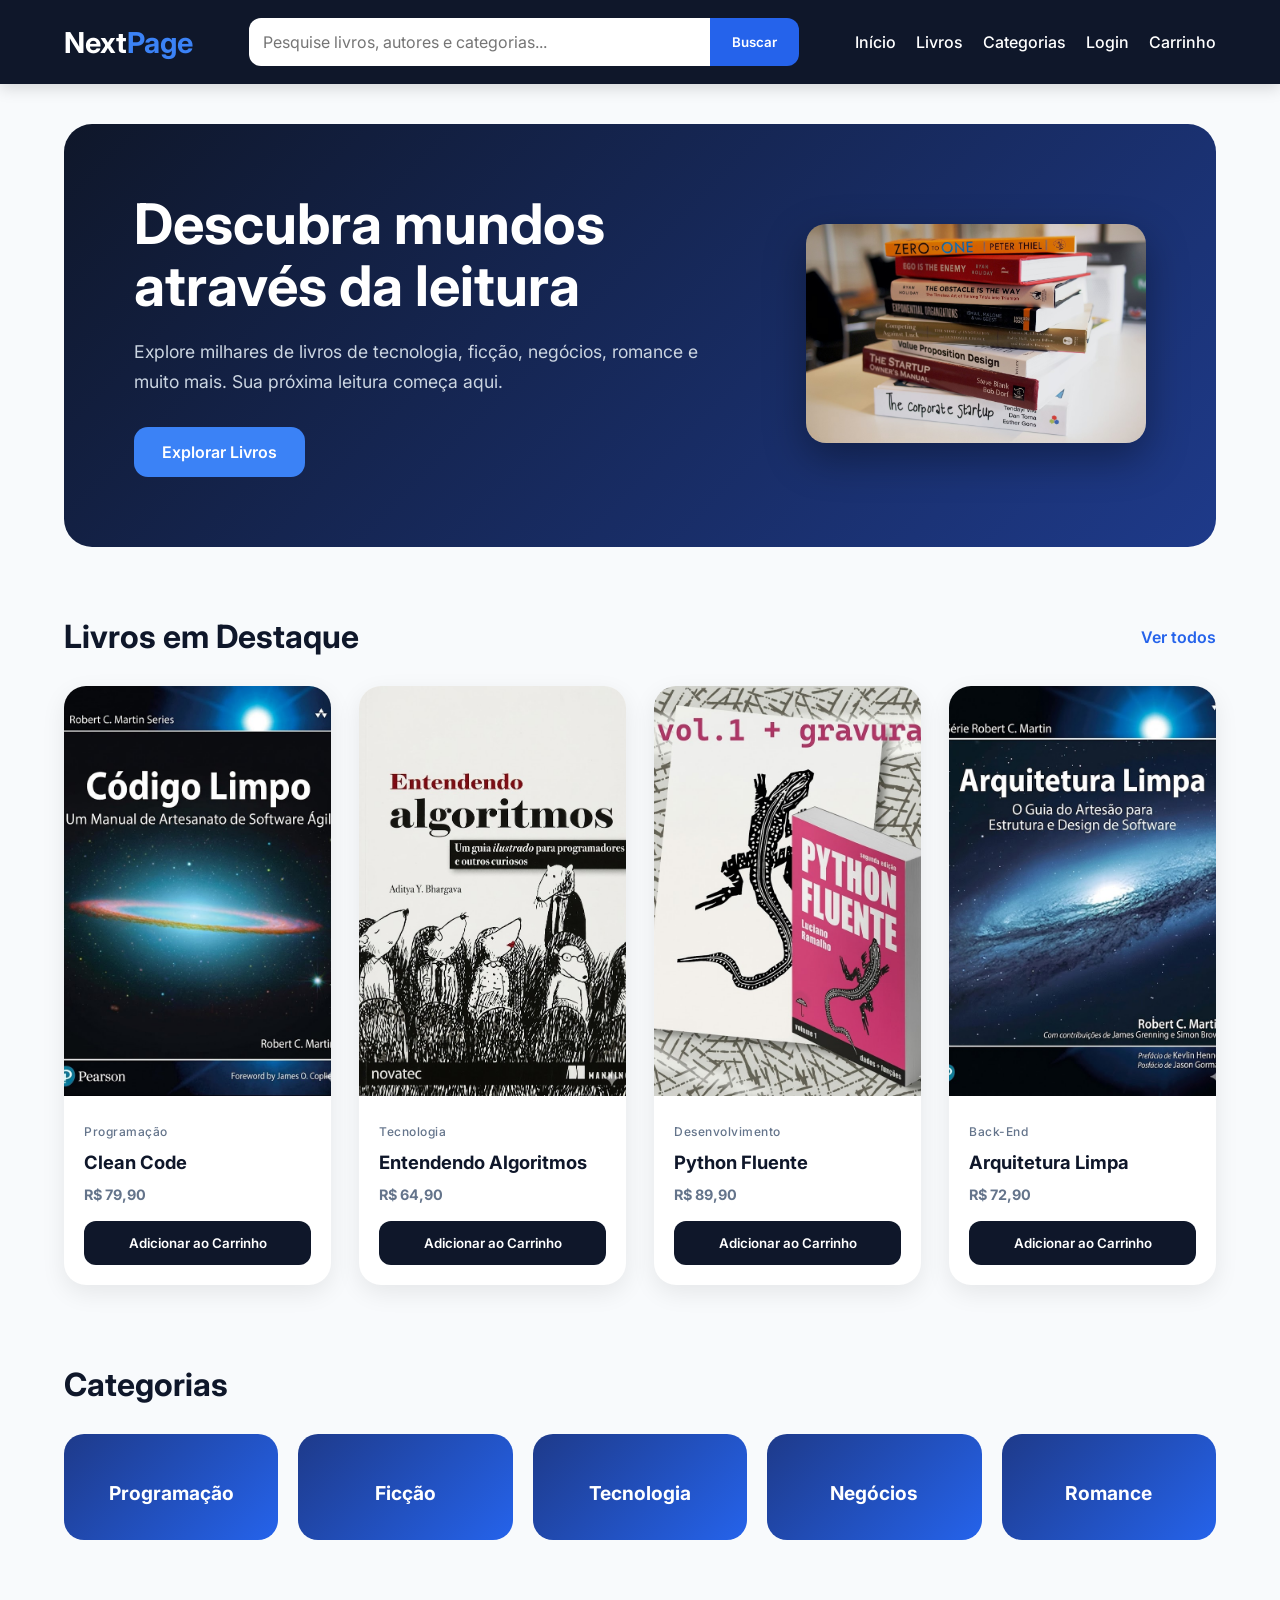
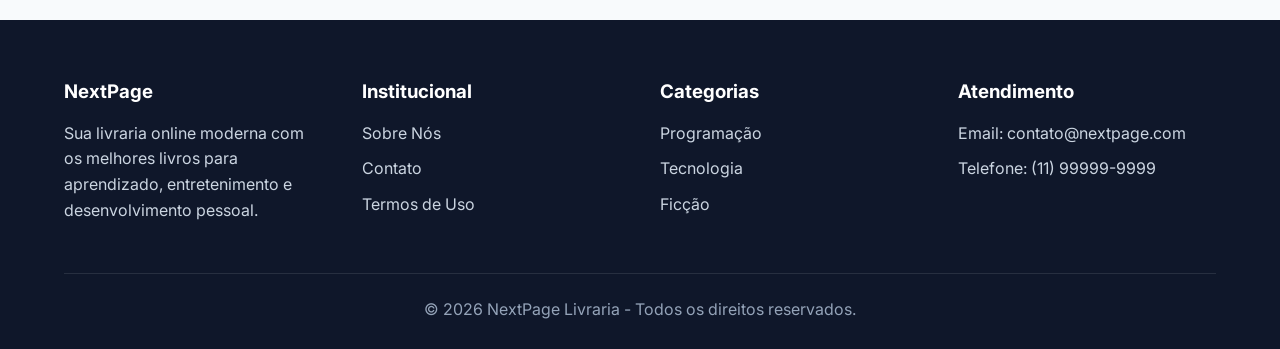
==== LivrariaPIM/wwwroot/pages/index.html @ f7aff167 "alteração no tipo de arquivo da imagem no codigo" ====
<!DOCTYPE html>
<html lang="pt-BR">
<head>
  <meta charset="UTF-8" />
  <meta name="viewport" content="width=device-width, initial-scale=1.0" />
  <title>NextPage Livraria</title>

  <link rel="preconnect" href="https://fonts.googleapis.com">
  <link rel="preconnect" href="https://fonts.gstatic.com" crossorigin>
  <link href="https://fonts.googleapis.com/css2?family=Inter:wght@300;400;500;600;700&display=swap" rel="stylesheet">
  <link rel="stylesheet" href="css/style.css">
  
</head>

<body>

  <header>
    <div class="container barra-navegacao">

      <div class="logo-livraria">
        Next<span>Page</span>
      </div>

      <div class="caixa-pesquisa">
        <input type="text" placeholder="Pesquise livros, autores e categorias...">
        <button>Buscar</button>
      </div>

      <nav class="menu-navegacao">
        <a href="#">Início</a>
        <a href="#">Livros</a>
        <a href="#">Categorias</a>
        <a href="#">Login</a>
        <a href="#">Carrinho</a>
      </nav>

    </div>
  </header>

  <main class="container">

    <section class="banner-principal">

      <div class="texto-banner">
        <h1>Descubra mundos através da leitura</h1>

        <p>
          Explore milhares de livros de tecnologia, ficção, negócios, romance e muito mais.
          Sua próxima leitura começa aqui.
        </p>

        <button>Explorar Livros</button>
      </div>

      <div class="imagem-banner">
        <img src="assets/img/banner.jpg" alt="Banner Livraria">
      </div>

    </section>

    <section>

      <div class="titulo-secao">
        <h2>Livros em Destaque</h2>
        <a href="#">Ver todos</a>
      </div>

      <div class="grade-livros">

        <div class="card-livro">
          <img src="assets/img/clean-code.jpg" alt="Livro Clean Code">

          <div class="informacoes-livro">
            <span>Programação</span>
            <h3>Clean Code</h3>
            <span class="preco-livro">R$ 79,90</span>
            <button>Adicionar ao Carrinho</button>
          </div>
        </div>

        <div class="card-livro">
          <img src="assets/img/algoritmos.jpg" alt="Livro Algoritmos">

          <div class="informacoes-livro">
            <span>Tecnologia</span>
            <h3>Entendendo Algoritmos</h3>
            <span class="preco-livro">R$ 64,90</span>
            <button>Adicionar ao Carrinho</button>
          </div>
        </div>

        <div class="card-livro">
          <img src="assets/img/python-fluente.jpg" alt="Livro Python Fluente">

          <div class="informacoes-livro">
            <span>Desenvolvimento</span>
            <h3>Python Fluente</h3>
            <span class="preco-livro">R$ 89,90</span>
            <button>Adicionar ao Carrinho</button>
          </div>
        </div>

        <div class="card-livro">
          <img src="assets/img/arquitetura-limpa.jpg" alt="Livro Arquitetura Limpa">

          <div class="informacoes-livro">
            <span>Back-End</span>
            <h3>Arquitetura Limpa</h3>
            <span class="preco-livro">R$ 72,90</span>
            <button>Adicionar ao Carrinho</button>
          </div>
        </div>

      </div>

    </section>

    <section>

      <div class="titulo-secao">
        <h2>Categorias</h2>
      </div>

      <div class="lista-categorias">

        <div class="card-categoria">
          <h3>Programação</h3>
        </div>

        <div class="card-categoria">
          <h3>Ficção</h3>
        </div>

        <div class="card-categoria">
          <h3>Tecnologia</h3>
        </div>

        <div class="card-categoria">
          <h3>Negócios</h3>
        </div>

        <div class="card-categoria">
          <h3>Romance</h3>
        </div>

      </div>

    </section>

  </main>

  <footer>

    <div class="container">

      <div class="conteudo-rodape">

        <div class="coluna-rodape">
          <h3>NextPage</h3>

          <p>
            Sua livraria online moderna com os melhores livros para aprendizado,
            entretenimento e desenvolvimento pessoal.
          </p>
        </div>

        <div class="coluna-rodape">
          <h3>Institucional</h3>

          <a href="#">Sobre Nós</a>
          <a href="#">Contato</a>
          <a href="#">Termos de Uso</a>
        </div>

        <div class="coluna-rodape">
          <h3>Categorias</h3>

          <a href="#">Programação</a>
          <a href="#">Tecnologia</a>
          <a href="#">Ficção</a>
        </div>

        <div class="coluna-rodape">
          <h3>Atendimento</h3>

          <p>Email: contato@nextpage.com</p>
          <p>Telefone: (11) 99999-9999</p>
        </div>

      </div>

      <div class="rodape-final">
        © 2026 NextPage Livraria - Todos os direitos reservados.
      </div>

    </div>

  </footer>

</body>
---- LivrariaPIM/wwwroot/pages/css/style.css ----
* {
  margin: 0;
  padding: 0;
  box-sizing: border-box;
  font-family: 'Inter', sans-serif;
}

body {
  background-color: #f8fafc;
  color: #0f172a;
}

a {
  text-decoration: none;
  color: inherit;
}

.container {
  width: 90%;
  max-width: 1400px;
  margin: 0 auto;
}

header {
  background-color: #0f172a;
  padding: 18px 0;
  position: sticky;
  top: 0;
  z-index: 1000;
  box-shadow: 0 4px 15px rgba(0,0,0,0.15);
}

.barra-navegacao {
  display: flex;
  justify-content: space-between;
  align-items: center;
  gap: 20px;
}

.logo-livraria {
  color: white;
  font-size: 1.8rem;
  font-weight: 700;
}

.logo-livraria span {
  color: #3b82f6;
}

.caixa-pesquisa {
  flex: 1;
  display: flex;
  max-width: 550px;
}

.caixa-pesquisa input {
  width: 100%;
  padding: 14px;
  border: none;
  border-radius: 12px 0 0 12px;
  outline: none;
  font-size: 1rem;
}

.caixa-pesquisa button {
  padding: 14px 22px;
  border: none;
  background-color: #2563eb;
  color: white;
  cursor: pointer;
  border-radius: 0 12px 12px 0;
  font-weight: 600;
  transition: 0.3s;
}

.caixa-pesquisa button:hover {
  background-color: #1d4ed8;
}

.menu-navegacao {
  display: flex;
  align-items: center;
  gap: 20px;
  color: white;
  font-weight: 500;
}

.menu-navegacao a {
  transition: 0.3s;
}

.menu-navegacao a:hover {
  color: #60a5fa;
}

.banner-principal {
  margin-top: 40px;
  background: linear-gradient(135deg, #0f172a, #1e3a8a);
  border-radius: 28px;
  padding: 70px;
  display: flex;
  justify-content: space-between;
  align-items: center;
  color: white;
  overflow: hidden;
}

.texto-banner {
  max-width: 600px;
}

.texto-banner h1 {
  font-size: 3.5rem;
  line-height: 1.1;
  margin-bottom: 20px;
}

.texto-banner p {
  font-size: 1.1rem;
  color: #cbd5e1;
  line-height: 1.7;
  margin-bottom: 30px;
}

.texto-banner button {
  padding: 15px 28px;
  border: none;
  background-color: #3b82f6;
  color: white;
  border-radius: 14px;
  font-size: 1rem;
  font-weight: 600;
  cursor: pointer;
  transition: 0.3s;
}

.texto-banner button:hover {
  transform: translateY(-3px);
  background-color: #2563eb;
}

.imagem-banner img {
  width: 340px;
  border-radius: 20px;
  box-shadow: 0 15px 40px rgba(0,0,0,0.35);
}

.titulo-secao {
  margin: 70px 0 30px;
  display: flex;
  justify-content: space-between;
  align-items: center;
}

.titulo-secao h2 {
  font-size: 2rem;
  color: #0f172a;
}

.titulo-secao a {
  color: #2563eb;
  font-weight: 600;
}

.grade-livros {
  display: grid;
  grid-template-columns: repeat(auto-fit, minmax(240px, 1fr));
  gap: 28px;
  margin-bottom: 80px;
}

.card-livro {
  background-color: white;
  border-radius: 22px;
  overflow: hidden;
  box-shadow: 0 8px 25px rgba(0,0,0,0.08);
  transition: 0.35s;
  cursor: pointer;
}

.card-livro:hover {
  transform: translateY(-6px);
  transition: 0.3s;
  box-shadow: 0 12px 25px rgba(0,0,0,0.12);
}

.card-livro img {
  width: 100%;
  height: 410px;
  object-fit: cover;
}

.informacoes-livro {
  padding: 20px;
}

.informacoes-livro span {
  color: #64748b;
  font-size: 0.9rem;
}

.informacoes-livro span:first-child {
  color: #64748b;
  font-size: 0.75rem;
  font-weight: 500;
  letter-spacing: 0.5px;
}

.informacoes-livro h3 {
  margin: 10px 0;
  font-size: 1.15rem;
  line-height: 1.4;
}

.preco-livro {
  color: #2563eb;
  font-size: 1.3rem;
  font-weight: 700;
  margin-bottom: 18px;
  display: block;
}

.informacoes-livro button {
  width: 100%;
  padding: 14px;
  border: none;
  border-radius: 12px;
  background-color: #0f172a;
  color: white;
  font-weight: 600;
  cursor: pointer;
  transition: 0.3s;
}

.informacoes-livro button:hover {
  background-color: #1e293b;
}

.lista-categorias {
  display: grid;
  grid-template-columns: repeat(auto-fit, minmax(180px, 1fr));
  gap: 20px;
  margin-bottom: 80px;
}

.card-categoria {
  background: linear-gradient(135deg, #1e3a8a, #2563eb);
  padding: 35px 20px;
  border-radius: 20px;
  color: white;
  text-align: center;
  transition: 0.3s;
  cursor: pointer;
}

.card-categoria:hover {
  transform: translateY(-5px);
}

.card-categoria h3 {
  font-size: 1.2rem;
  margin-top: 12px;
}

footer {
  background-color: #0f172a;
  color: white;
  margin-top: 80px;
  padding: 60px 0 30px;
}

.conteudo-rodape {
  display: grid;
  grid-template-columns: repeat(auto-fit, minmax(220px, 1fr));
  gap: 40px;
  margin-bottom: 40px;
}

.coluna-rodape h3 {
  margin-bottom: 18px;
}

.coluna-rodape p,
.coluna-rodape a {
  color: #cbd5e1;
  display: block;
  margin-bottom: 10px;
  line-height: 1.6;
}

.rodape-final {
  border-top: 1px solid rgba(255,255,255,0.1);
  padding-top: 25px;
  text-align: center;
  color: #94a3b8;
}

@media(max-width: 1000px) {
  .banner-principal {
    flex-direction: column;
    text-align: center;
    gap: 40px;
    padding: 50px 30px;
  }

  .texto-banner h1 {
    font-size: 2.5rem;
  }
}

@media(max-width: 768px) {
  .barra-navegacao {
    flex-direction: column;
  }

  .menu-navegacao {
    flex-wrap: wrap;
    justify-content: center;
  }

  .texto-banner h1 {
    font-size: 2rem;
  }

  .imagem-banner img {
    width: 100%;
  }
}
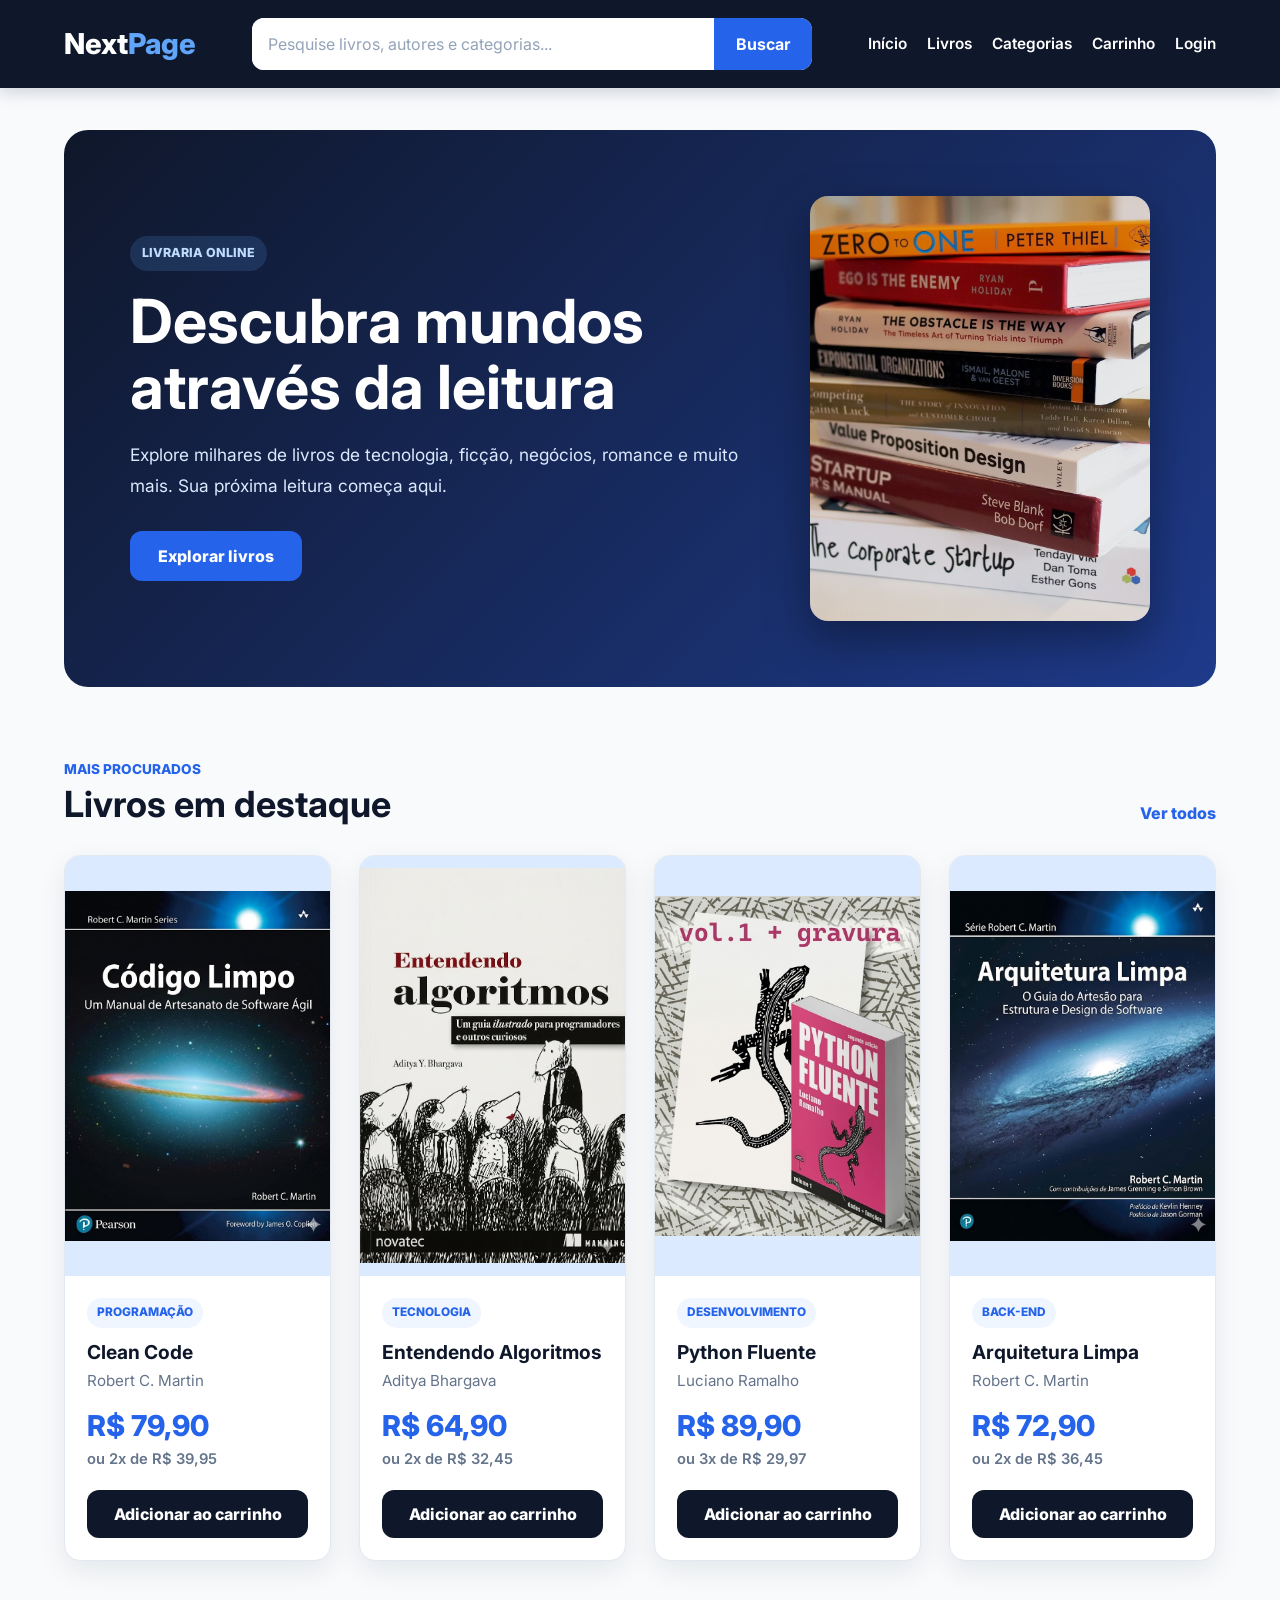
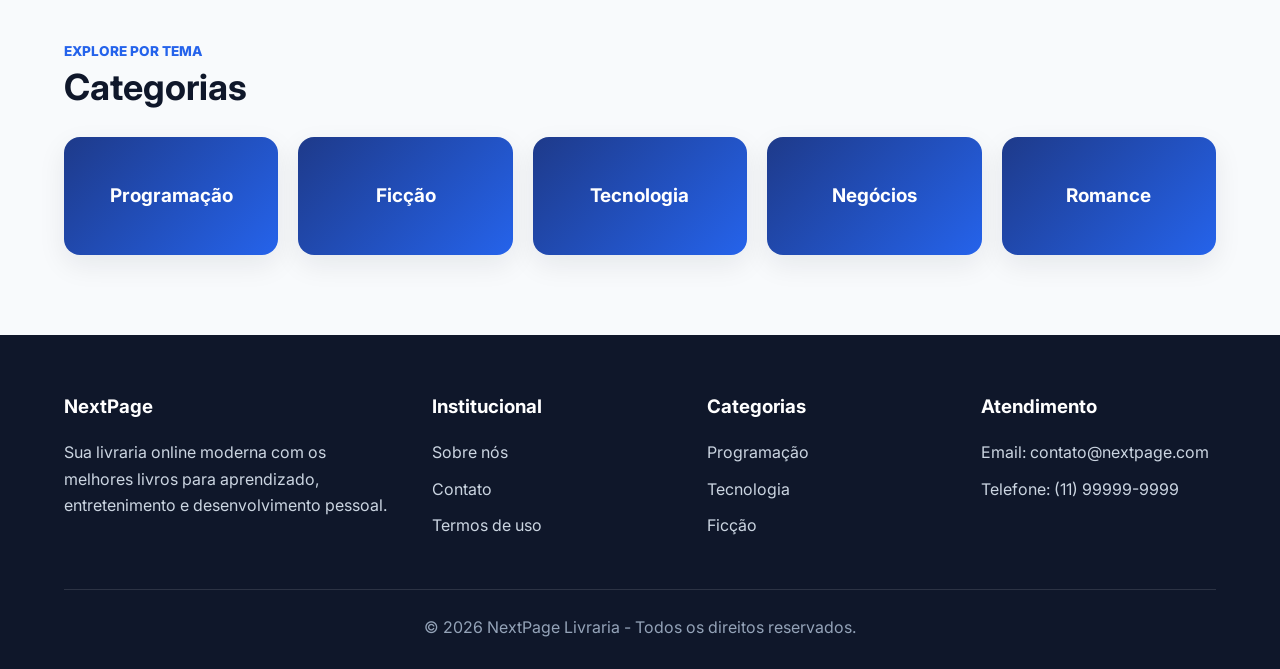
==== commit 9083aad2: "Adiciona páginas de catálogo, detalhes dos livros e fazendo algumas alterações no index" ====
--- a/LivrariaPIM/wwwroot/pages/index.html
+++ b/LivrariaPIM/wwwroot/pages/index.html
@@ -1,47 +1,41 @@
 <!DOCTYPE html>
 <html lang="pt-BR">
 <head>
-  <meta charset="UTF-8" />
-  <meta name="viewport" content="width=device-width, initial-scale=1.0" />
+  <meta charset="UTF-8">
+  <meta name="viewport" content="width=device-width, initial-scale=1.0">
   <title>NextPage Livraria</title>
 
   <link rel="preconnect" href="https://fonts.googleapis.com">
   <link rel="preconnect" href="https://fonts.gstatic.com" crossorigin>
-  <link href="https://fonts.googleapis.com/css2?family=Inter:wght@300;400;500;600;700&display=swap" rel="stylesheet">
+  <link href="https://fonts.googleapis.com/css2?family=Inter:wght@300;400;500;600;700;800&display=swap" rel="stylesheet">
   <link rel="stylesheet" href="css/style.css">
-  
 </head>
-
 <body>
-
   <header>
     <div class="container barra-navegacao">
-
-      <div class="logo-livraria">
+      <a class="logo-livraria" href="#">
         Next<span>Page</span>
-      </div>
-
-      <div class="caixa-pesquisa">
-        <input type="text" placeholder="Pesquise livros, autores e categorias...">
-        <button>Buscar</button>
-      </div>
+      </a>
+
+      <form class="caixa-pesquisa">
+        <input type="search" placeholder="Pesquise livros, autores e categorias..." aria-label="Pesquisar livros">
+        <button type="submit">Buscar</button>
+      </form>
 
       <nav class="menu-navegacao">
         <a href="#">Início</a>
-        <a href="#">Livros</a>
-        <a href="#">Categorias</a>
-        <a href="#">Login</a>
+        <a href="#livros">Livros</a>
+        <a href="#categorias">Categorias</a>
         <a href="#">Carrinho</a>
+        <a href="#" class="link-login">Login</a>
       </nav>
-
     </div>
   </header>
 
   <main class="container">
-
     <section class="banner-principal">
-
       <div class="texto-banner">
+        <span class="etiqueta-banner">Livraria online</span>
         <h1>Descubra mundos através da leitura</h1>
 
         <p>
@@ -49,113 +43,131 @@
           Sua próxima leitura começa aqui.
         </p>
 
-        <button>Explorar Livros</button>
+        <a class="botao-banner" href="#livros">Explorar livros</a>
       </div>
 
       <div class="imagem-banner">
-        <img src="assets/img/banner.jpg" alt="Banner Livraria">
-      </div>
-
+        <img src="assets/img/banner.jpg" alt="Livros em destaque na NextPage">
+      </div>
     </section>
 
-    <section>
-
+    <section id="livros">
       <div class="titulo-secao">
-        <h2>Livros em Destaque</h2>
+        <div>
+          <span>Mais procurados</span>
+          <h2>Livros em destaque</h2>
+        </div>
+
         <a href="#">Ver todos</a>
       </div>
 
       <div class="grade-livros">
-
-        <div class="card-livro">
-          <img src="assets/img/clean-code.jpg" alt="Livro Clean Code">
-
-          <div class="informacoes-livro">
-            <span>Programação</span>
+        <article class="card-livro">
+          <img src="assets/img/clean-code.jpg" alt="Capa do livro Clean Code">
+
+          <div class="informacoes-livro">
+            <span class="categoria-livro">Programação</span>
             <h3>Clean Code</h3>
-            <span class="preco-livro">R$ 79,90</span>
-            <button>Adicionar ao Carrinho</button>
-          </div>
-        </div>
-
-        <div class="card-livro">
-          <img src="assets/img/algoritmos.jpg" alt="Livro Algoritmos">
-
-          <div class="informacoes-livro">
-            <span>Tecnologia</span>
+            <p>Robert C. Martin</p>
+
+            <div class="area-preco">
+              <span class="preco-livro">R$ 79,90</span>
+              <span class="parcelamento">ou 2x de R$ 39,95</span>
+            </div>
+
+            <button type="button">Adicionar ao carrinho</button>
+          </div>
+        </article>
+
+        <article class="card-livro">
+          <img src="assets/img/algoritmos.jpg" alt="Capa do livro Entendendo Algoritmos">
+
+          <div class="informacoes-livro">
+            <span class="categoria-livro">Tecnologia</span>
             <h3>Entendendo Algoritmos</h3>
-            <span class="preco-livro">R$ 64,90</span>
-            <button>Adicionar ao Carrinho</button>
-          </div>
-        </div>
-
-        <div class="card-livro">
-          <img src="assets/img/python-fluente.jpg" alt="Livro Python Fluente">
-
-          <div class="informacoes-livro">
-            <span>Desenvolvimento</span>
+            <p>Aditya Bhargava</p>
+
+            <div class="area-preco">
+              <span class="preco-livro">R$ 64,90</span>
+              <span class="parcelamento">ou 2x de R$ 32,45</span>
+            </div>
+
+            <button type="button">Adicionar ao carrinho</button>
+          </div>
+        </article>
+
+        <article class="card-livro">
+          <img src="assets/img/python-fluente.jpg" alt="Capa do livro Python Fluente">
+
+          <div class="informacoes-livro">
+            <span class="categoria-livro">Desenvolvimento</span>
             <h3>Python Fluente</h3>
-            <span class="preco-livro">R$ 89,90</span>
-            <button>Adicionar ao Carrinho</button>
-          </div>
-        </div>
-
-        <div class="card-livro">
-          <img src="assets/img/arquitetura-limpa.jpg" alt="Livro Arquitetura Limpa">
-
-          <div class="informacoes-livro">
-            <span>Back-End</span>
+            <p>Luciano Ramalho</p>
+
+            <div class="area-preco">
+              <span class="preco-livro">R$ 89,90</span>
+              <span class="parcelamento">ou 3x de R$ 29,97</span>
+            </div>
+
+            <button type="button">Adicionar ao carrinho</button>
+          </div>
+        </article>
+
+        <article class="card-livro">
+          <img src="assets/img/arquitetura-limpa.jpg" alt="Capa do livro Arquitetura Limpa">
+
+          <div class="informacoes-livro">
+            <span class="categoria-livro">Back-end</span>
             <h3>Arquitetura Limpa</h3>
-            <span class="preco-livro">R$ 72,90</span>
-            <button>Adicionar ao Carrinho</button>
-          </div>
-        </div>
-
-      </div>
-
+            <p>Robert C. Martin</p>
+
+            <div class="area-preco">
+              <span class="preco-livro">R$ 72,90</span>
+              <span class="parcelamento">ou 2x de R$ 36,45</span>
+            </div>
+
+            <button type="button">Adicionar ao carrinho</button>
+          </div>
+        </article>
+      </div>
     </section>
 
-    <section>
-
+    <section id="categorias">
       <div class="titulo-secao">
-        <h2>Categorias</h2>
+        <div>
+          <span>Explore por tema</span>
+          <h2>Categorias</h2>
+        </div>
       </div>
 
       <div class="lista-categorias">
-
-        <div class="card-categoria">
+        <a class="card-categoria" href="#">
           <h3>Programação</h3>
-        </div>
-
-        <div class="card-categoria">
+        </a>
+
+        <a class="card-categoria" href="#">
           <h3>Ficção</h3>
-        </div>
-
-        <div class="card-categoria">
+        </a>
+
+        <a class="card-categoria" href="#">
           <h3>Tecnologia</h3>
-        </div>
-
-        <div class="card-categoria">
+        </a>
+
+        <a class="card-categoria" href="#">
           <h3>Negócios</h3>
-        </div>
-
-        <div class="card-categoria">
+        </a>
+
+        <a class="card-categoria" href="#">
           <h3>Romance</h3>
-        </div>
-
-      </div>
-
+        </a>
+      </div>
     </section>
-
   </main>
 
   <footer>
-
     <div class="container">
-
       <div class="conteudo-rodape">
-
-        <div class="coluna-rodape">
+        <div class="coluna-rodape coluna-principal">
           <h3>NextPage</h3>
 
           <p>
@@ -166,15 +178,13 @@
 
         <div class="coluna-rodape">
           <h3>Institucional</h3>
-
-          <a href="#">Sobre Nós</a>
+          <a href="#">Sobre nós</a>
           <a href="#">Contato</a>
-          <a href="#">Termos de Uso</a>
+          <a href="#">Termos de uso</a>
         </div>
 
         <div class="coluna-rodape">
           <h3>Categorias</h3>
-
           <a href="#">Programação</a>
           <a href="#">Tecnologia</a>
           <a href="#">Ficção</a>
@@ -182,19 +192,15 @@
 
         <div class="coluna-rodape">
           <h3>Atendimento</h3>
-
           <p>Email: contato@nextpage.com</p>
           <p>Telefone: (11) 99999-9999</p>
         </div>
-
       </div>
 
       <div class="rodape-final">
         © 2026 NextPage Livraria - Todos os direitos reservados.
       </div>
-
     </div>
-
   </footer>
-
-</body>+</body>
+</html>
--- a/LivrariaPIM/wwwroot/pages/css/style.css
+++ b/LivrariaPIM/wwwroot/pages/css/style.css
@@ -1,18 +1,52 @@
+:root {
+  --azul-escuro: #0f172a;
+  --azul-medio: #1e3a8a;
+  --azul: #2563eb;
+  --azul-claro: #60a5fa;
+  --fundo: #f8fafc;
+  --branco: #ffffff;
+  --texto: #0f172a;
+  --texto-suave: #64748b;
+  --borda: #e2e8f0;
+  --sombra: 0 10px 28px rgba(15, 23, 42, 0.08);
+  --sombra-hover: 0 16px 36px rgba(15, 23, 42, 0.14);
+  --raio: 16px;
+}
+
 * {
   margin: 0;
   padding: 0;
   box-sizing: border-box;
-  font-family: 'Inter', sans-serif;
+}
+
+html {
+  scroll-behavior: smooth;
 }
 
 body {
-  background-color: #f8fafc;
-  color: #0f172a;
+  background-color: var(--fundo);
+  color: var(--texto);
+  font-family: "Inter", Arial, sans-serif;
+  line-height: 1.5;
 }
 
 a {
+  color: inherit;
   text-decoration: none;
-  color: inherit;
+}
+
+button,
+input {
+  font: inherit;
+}
+
+button {
+  cursor: pointer;
+}
+
+img {
+  display: block;
+  max-width: 100%;
 }
 
 .container {
@@ -22,144 +56,199 @@
 }
 
 header {
-  background-color: #0f172a;
-  padding: 18px 0;
   position: sticky;
   top: 0;
   z-index: 1000;
-  box-shadow: 0 4px 15px rgba(0,0,0,0.15);
+  padding: 18px 0;
+  background-color: var(--azul-escuro);
+  box-shadow: 0 4px 16px rgba(15, 23, 42, 0.18);
 }
 
 .barra-navegacao {
   display: flex;
+  align-items: center;
   justify-content: space-between;
+  gap: 22px;
+}
+
+.logo-livraria {
+  color: var(--branco);
+  font-size: 1.8rem;
+  font-weight: 800;
+  white-space: nowrap;
+}
+
+.logo-livraria span {
+  color: var(--azul-claro);
+}
+
+.caixa-pesquisa {
+  flex: 1;
+  display: flex;
+  max-width: 560px;
+  border-radius: 12px;
+  overflow: hidden;
+  background-color: var(--branco);
+}
+
+.caixa-pesquisa input {
+  width: 100%;
+  min-width: 0;
+  padding: 14px 16px;
+  border: 0;
+  color: var(--texto);
+  outline: 0;
+}
+
+.caixa-pesquisa input::placeholder {
+  color: #94a3b8;
+}
+
+.caixa-pesquisa button {
+  border: 0;
+  padding: 0 22px;
+  background-color: var(--azul);
+  color: var(--branco);
+  font-weight: 700;
+  transition: background-color 0.25s ease;
+}
+
+.caixa-pesquisa button:hover {
+  background-color: #1d4ed8;
+}
+
+.menu-navegacao {
+  display: flex;
   align-items: center;
   gap: 20px;
-}
-
-.logo-livraria {
-  color: white;
-  font-size: 1.8rem;
-  font-weight: 700;
-}
-
-.logo-livraria span {
-  color: #3b82f6;
-}
-
-.caixa-pesquisa {
-  flex: 1;
-  display: flex;
-  max-width: 550px;
-}
-
-.caixa-pesquisa input {
+  color: var(--branco);
+  font-size: 0.96rem;
+  font-weight: 600;
+  white-space: nowrap;
+}
+
+.menu-navegacao a {
+  transition: color 0.25s ease;
+}
+
+.menu-navegacao a:hover {
+  color: var(--azul-claro);
+}
+
+.link-login {
+  color: var(--branco);
+}
+
+.banner-principal {
+  display: flex;
+  align-items: center;
+  justify-content: space-between;
+  gap: 48px;
+  margin-top: 42px;
+  padding: 66px;
+  overflow: hidden;
+  border-radius: 24px;
+  background: linear-gradient(135deg, var(--azul-escuro), var(--azul-medio));
+  color: var(--branco);
+}
+
+.texto-banner {
+  max-width: 620px;
+}
+
+.etiqueta-banner {
+  display: inline-block;
+  margin-bottom: 18px;
+  padding: 8px 12px;
+  border-radius: 999px;
+  background-color: rgba(96, 165, 250, 0.16);
+  color: #bfdbfe;
+  font-size: 0.78rem;
+  font-weight: 800;
+  text-transform: uppercase;
+}
+
+.texto-banner h1 {
+  max-width: 720px;
+  margin-bottom: 20px;
+  font-size: clamp(2.3rem, 5vw, 3.8rem);
+  line-height: 1.08;
+}
+
+.texto-banner p {
+  max-width: 620px;
+  margin-bottom: 30px;
+  color: #dbeafe;
+  font-size: 1.08rem;
+  line-height: 1.75;
+}
+
+.botao-banner,
+.informacoes-livro button {
+  display: inline-flex;
+  align-items: center;
+  justify-content: center;
+  border: 0;
+  border-radius: 12px;
+  font-weight: 800;
+  transition: transform 0.25s ease, background-color 0.25s ease;
+}
+
+.botao-banner {
+  min-height: 50px;
+  padding: 0 28px;
+  background-color: var(--azul);
+  color: var(--branco);
+}
+
+.botao-banner:hover,
+.informacoes-livro button:hover {
+  transform: translateY(-3px);
+  background-color: #1d4ed8;
+}
+
+.imagem-banner {
+  flex: 0 0 340px;
+}
+
+.imagem-banner img {
   width: 100%;
-  padding: 14px;
-  border: none;
-  border-radius: 12px 0 0 12px;
-  outline: none;
-  font-size: 1rem;
-}
-
-.caixa-pesquisa button {
-  padding: 14px 22px;
-  border: none;
-  background-color: #2563eb;
-  color: white;
-  cursor: pointer;
-  border-radius: 0 12px 12px 0;
-  font-weight: 600;
-  transition: 0.3s;
-}
-
-.caixa-pesquisa button:hover {
-  background-color: #1d4ed8;
-}
-
-.menu-navegacao {
-  display: flex;
-  align-items: center;
+  aspect-ratio: 4 / 5;
+  border-radius: 18px;
+  object-fit: cover;
+  box-shadow: 0 18px 45px rgba(0, 0, 0, 0.36);
+}
+
+.titulo-secao {
+  display: flex;
+  align-items: flex-end;
+  justify-content: space-between;
   gap: 20px;
-  color: white;
-  font-weight: 500;
-}
-
-.menu-navegacao a {
-  transition: 0.3s;
-}
-
-.menu-navegacao a:hover {
-  color: #60a5fa;
-}
-
-.banner-principal {
-  margin-top: 40px;
-  background: linear-gradient(135deg, #0f172a, #1e3a8a);
-  border-radius: 28px;
-  padding: 70px;
-  display: flex;
-  justify-content: space-between;
-  align-items: center;
-  color: white;
-  overflow: hidden;
-}
-
-.texto-banner {
-  max-width: 600px;
-}
-
-.texto-banner h1 {
-  font-size: 3.5rem;
+  margin: 72px 0 30px;
+}
+
+.titulo-secao span {
+  display: block;
+  margin-bottom: 6px;
+  color: var(--azul);
+  font-size: 0.85rem;
+  font-weight: 800;
+  text-transform: uppercase;
+}
+
+.titulo-secao h2 {
+  color: var(--azul-escuro);
+  font-size: clamp(1.8rem, 3vw, 2.25rem);
   line-height: 1.1;
-  margin-bottom: 20px;
-}
-
-.texto-banner p {
-  font-size: 1.1rem;
-  color: #cbd5e1;
-  line-height: 1.7;
-  margin-bottom: 30px;
-}
-
-.texto-banner button {
-  padding: 15px 28px;
-  border: none;
-  background-color: #3b82f6;
-  color: white;
-  border-radius: 14px;
-  font-size: 1rem;
-  font-weight: 600;
-  cursor: pointer;
-  transition: 0.3s;
-}
-
-.texto-banner button:hover {
-  transform: translateY(-3px);
-  background-color: #2563eb;
-}
-
-.imagem-banner img {
-  width: 340px;
-  border-radius: 20px;
-  box-shadow: 0 15px 40px rgba(0,0,0,0.35);
-}
-
-.titulo-secao {
-  margin: 70px 0 30px;
-  display: flex;
-  justify-content: space-between;
-  align-items: center;
-}
-
-.titulo-secao h2 {
-  font-size: 2rem;
-  color: #0f172a;
 }
 
 .titulo-secao a {
-  color: #2563eb;
-  font-weight: 600;
+  color: var(--azul);
+  font-weight: 800;
+}
+
+.titulo-secao a:hover {
+  color: #1d4ed8;
 }
 
 .grade-livros {
@@ -170,70 +259,88 @@
 }
 
 .card-livro {
-  background-color: white;
-  border-radius: 22px;
+  display: flex;
+  min-height: 100%;
+  flex-direction: column;
   overflow: hidden;
-  box-shadow: 0 8px 25px rgba(0,0,0,0.08);
-  transition: 0.35s;
-  cursor: pointer;
+  border: 1px solid var(--borda);
+  border-radius: var(--raio);
+  background-color: var(--branco);
+  box-shadow: var(--sombra);
+  transition: transform 0.3s ease, box-shadow 0.3s ease;
 }
 
 .card-livro:hover {
   transform: translateY(-6px);
-  transition: 0.3s;
-  box-shadow: 0 12px 25px rgba(0,0,0,0.12);
+  box-shadow: var(--sombra-hover);
 }
 
 .card-livro img {
   width: 100%;
-  height: 410px;
-  object-fit: cover;
+  height: 420px;
+  object-fit: contain;
+  background-color: #dbeafe;
 }
 
 .informacoes-livro {
-  padding: 20px;
-}
-
-.informacoes-livro span {
-  color: #64748b;
-  font-size: 0.9rem;
-}
-
-.informacoes-livro span:first-child {
-  color: #64748b;
-  font-size: 0.75rem;
-  font-weight: 500;
-  letter-spacing: 0.5px;
+  display: flex;
+  flex: 1;
+  flex-direction: column;
+  padding: 22px;
+}
+
+.categoria-livro {
+  display: inline-block;
+  width: fit-content;
+  margin-bottom: 12px;
+  padding: 6px 10px;
+  border-radius: 999px;
+  background-color: #eff6ff;
+  color: var(--azul);
+  font-size: 0.74rem;
+  font-weight: 800;
+  text-transform: uppercase;
 }
 
 .informacoes-livro h3 {
-  margin: 10px 0;
-  font-size: 1.15rem;
-  line-height: 1.4;
+  color: var(--azul-escuro);
+  font-size: 1.2rem;
+  line-height: 1.35;
+}
+
+.informacoes-livro p {
+  margin-top: 4px;
+  color: var(--texto-suave);
+  font-size: 0.95rem;
+}
+
+.area-preco {
+  margin-top: auto;
+  padding-top: 20px;
 }
 
 .preco-livro {
-  color: #2563eb;
-  font-size: 1.3rem;
-  font-weight: 700;
-  margin-bottom: 18px;
   display: block;
+  color: var(--azul);
+  font-size: 1.8rem;
+  font-weight: 800;
+  line-height: 1;
+}
+
+.parcelamento {
+  display: block;
+  margin-top: 7px;
+  color: var(--texto-suave);
+  font-size: 0.92rem;
+  font-weight: 600;
 }
 
 .informacoes-livro button {
   width: 100%;
-  padding: 14px;
-  border: none;
-  border-radius: 12px;
-  background-color: #0f172a;
-  color: white;
-  font-weight: 600;
-  cursor: pointer;
-  transition: 0.3s;
-}
-
-.informacoes-livro button:hover {
-  background-color: #1e293b;
+  min-height: 48px;
+  margin-top: 20px;
+  background-color: var(--azul-escuro);
+  color: var(--branco);
 }
 
 .lista-categorias {
@@ -244,34 +351,38 @@
 }
 
 .card-categoria {
-  background: linear-gradient(135deg, #1e3a8a, #2563eb);
-  padding: 35px 20px;
-  border-radius: 20px;
-  color: white;
+  display: flex;
+  align-items: center;
+  justify-content: center;
+  min-height: 118px;
+  padding: 28px 20px;
+  border-radius: var(--raio);
+  background: linear-gradient(135deg, var(--azul-medio), var(--azul));
+  color: var(--branco);
   text-align: center;
-  transition: 0.3s;
-  cursor: pointer;
+  box-shadow: var(--sombra);
+  transition: transform 0.25s ease, box-shadow 0.25s ease;
 }
 
 .card-categoria:hover {
   transform: translateY(-5px);
+  box-shadow: var(--sombra-hover);
 }
 
 .card-categoria h3 {
-  font-size: 1.2rem;
-  margin-top: 12px;
+  font-size: 1.18rem;
 }
 
 footer {
-  background-color: #0f172a;
-  color: white;
   margin-top: 80px;
-  padding: 60px 0 30px;
+  padding: 58px 0 30px;
+  background-color: var(--azul-escuro);
+  color: var(--branco);
 }
 
 .conteudo-rodape {
   display: grid;
-  grid-template-columns: repeat(auto-fit, minmax(220px, 1fr));
+  grid-template-columns: 1.4fr repeat(3, 1fr);
   gap: 40px;
   margin-bottom: 40px;
 }
@@ -282,47 +393,128 @@
 
 .coluna-rodape p,
 .coluna-rodape a {
-  color: #cbd5e1;
   display: block;
   margin-bottom: 10px;
-  line-height: 1.6;
+  color: #cbd5e1;
+  line-height: 1.65;
+}
+
+.coluna-rodape a:hover {
+  color: var(--azul-claro);
+}
+
+.coluna-principal p {
+  max-width: 380px;
 }
 
 .rodape-final {
-  border-top: 1px solid rgba(255,255,255,0.1);
+  border-top: 1px solid rgba(255, 255, 255, 0.12);
   padding-top: 25px;
+  color: #94a3b8;
   text-align: center;
-  color: #94a3b8;
-}
-
-@media(max-width: 1000px) {
+}
+
+@media (max-width: 1100px) {
+  .barra-navegacao {
+    flex-wrap: wrap;
+  }
+
+  .caixa-pesquisa {
+    order: 3;
+    max-width: none;
+    flex-basis: 100%;
+  }
+
+  .menu-navegacao {
+    margin-left: auto;
+  }
+
   .banner-principal {
     flex-direction: column;
     text-align: center;
-    gap: 40px;
-    padding: 50px 30px;
-  }
-
-  .texto-banner h1 {
-    font-size: 2.5rem;
-  }
-}
-
-@media(max-width: 768px) {
+    padding: 52px 32px;
+  }
+
+  .texto-banner {
+    max-width: 760px;
+  }
+
+  .imagem-banner {
+    flex-basis: auto;
+    width: min(340px, 100%);
+  }
+
+  .conteudo-rodape {
+    grid-template-columns: repeat(2, 1fr);
+  }
+}
+
+@media (max-width: 768px) {
   .barra-navegacao {
     flex-direction: column;
+    align-items: stretch;
+  }
+
+  .logo-livraria {
+    text-align: center;
   }
 
   .menu-navegacao {
+    justify-content: center;
     flex-wrap: wrap;
-    justify-content: center;
+    margin-left: 0;
+  }
+
+  .banner-principal {
+    margin-top: 28px;
+    padding: 42px 24px;
   }
 
   .texto-banner h1 {
-    font-size: 2rem;
+    font-size: 2.15rem;
+  }
+
+  .titulo-secao {
+    align-items: flex-start;
+    flex-direction: column;
+  }
+
+  .card-livro img {
+    height: 340px;
+  }
+
+  .conteudo-rodape {
+    grid-template-columns: 1fr;
+  }
+}
+
+@media (max-width: 480px) {
+  .container {
+    width: calc(100% - 28px);
+  }
+
+  .caixa-pesquisa {
+    flex-direction: column;
+  }
+
+  .caixa-pesquisa button {
+    min-height: 44px;
+  }
+
+  .menu-navegacao {
+    gap: 14px;
+    font-size: 0.92rem;
+  }
+
+  .banner-principal {
+    border-radius: 18px;
   }
 
   .imagem-banner img {
-    width: 100%;
+    aspect-ratio: 1 / 1.15;
+  }
+
+  .preco-livro {
+    font-size: 1.8rem;
   }
 }
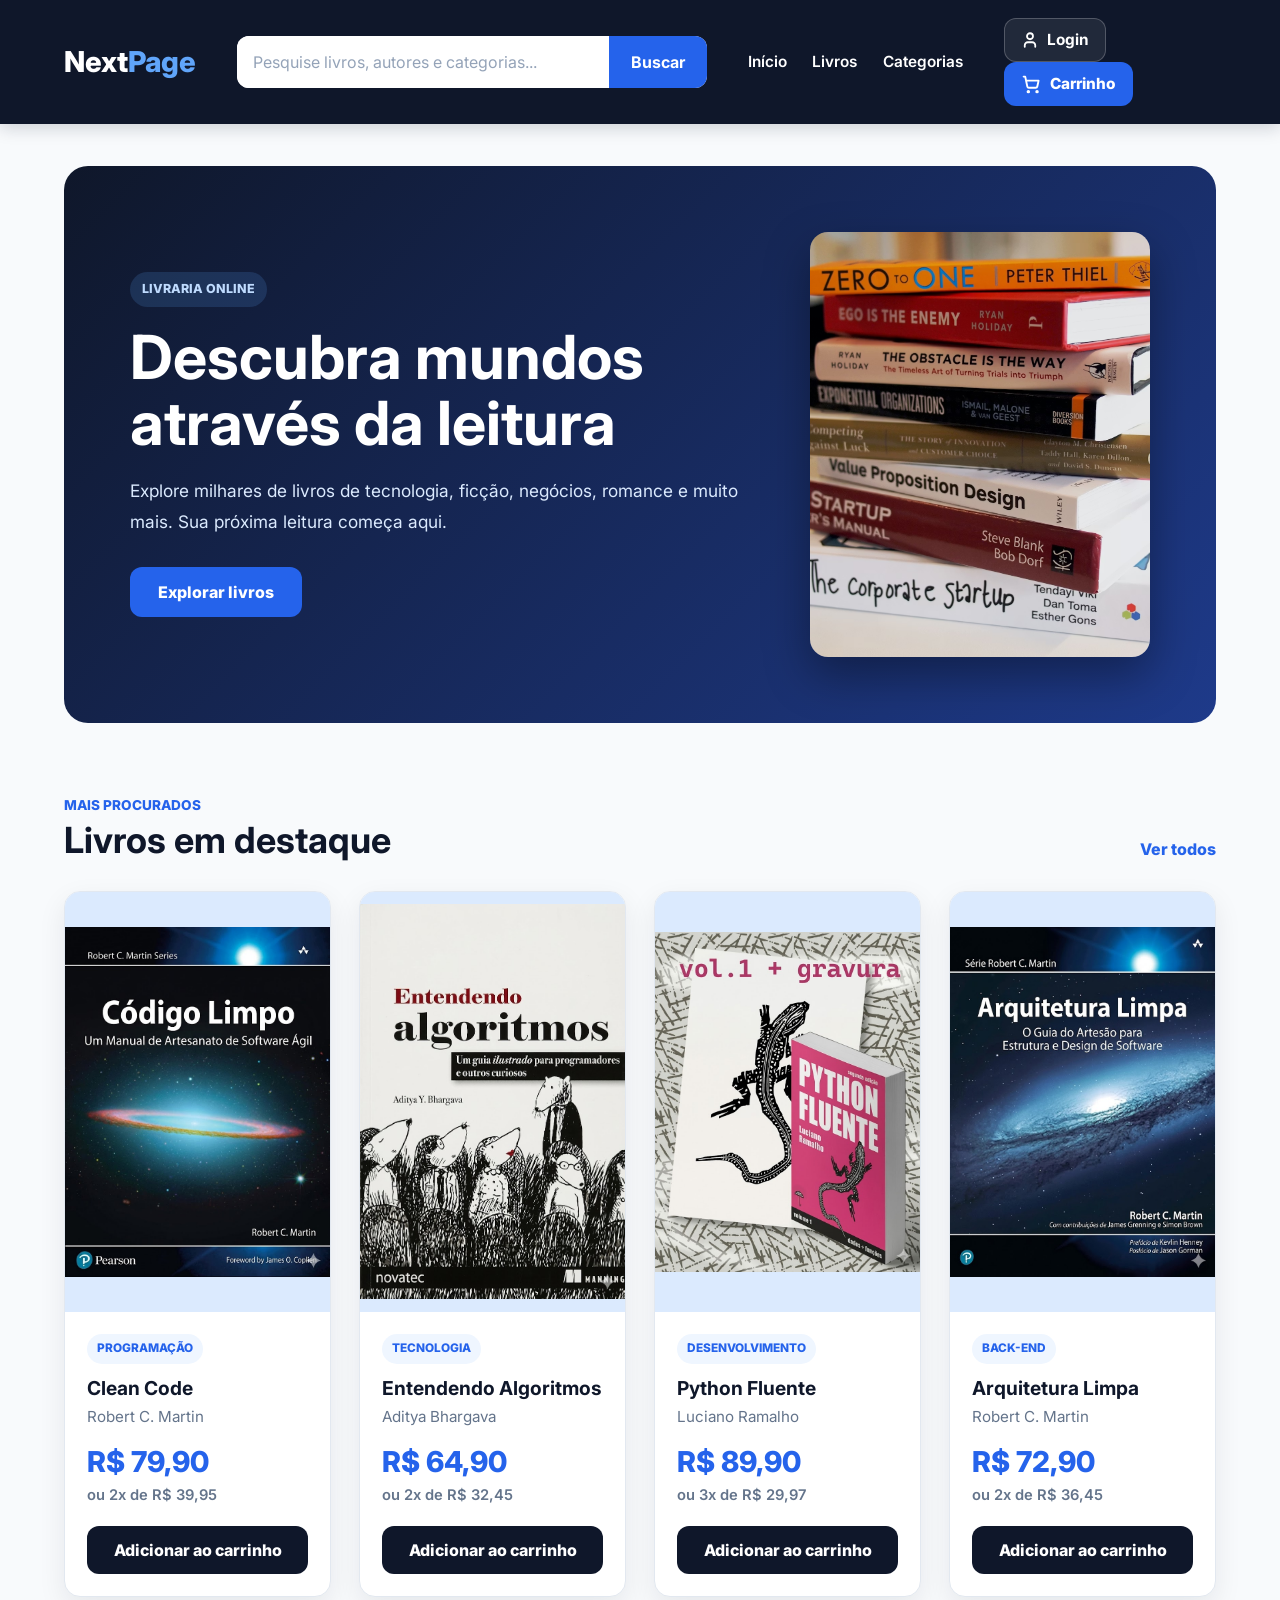
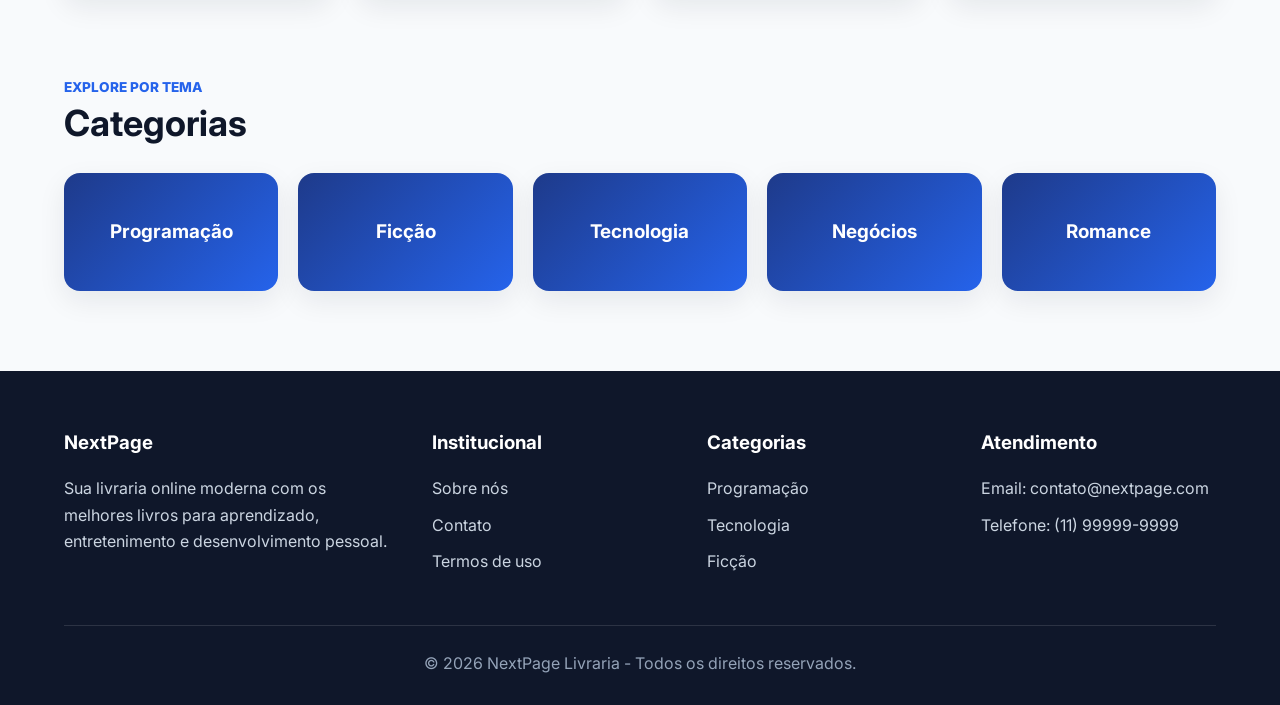
==== commit 9c79a7d3: "alteração no html todo, alteração na navbar e alteração do layout do botão login e carrinho" ====
--- a/LivrariaPIM/wwwroot/pages/index.html
+++ b/LivrariaPIM/wwwroot/pages/index.html
@@ -23,12 +23,16 @@
       </form>
 
       <nav class="menu-navegacao">
-        <a href="#">Início</a>
-        <a href="#livros">Livros</a>
-        <a href="#categorias">Categorias</a>
-        <a href="#">Carrinho</a>
-        <a href="#" class="link-login">Login</a>
+        <a href="index.html">Início</a>
+        <a href="livros.html">Livros</a>
+        <a href="categorias.html">Categorias</a>
       </nav>
+
+      <div class="acoes-header">
+        <a href="login.html" class="link-login">Login</a>
+        <a href="carrinho.html" class="botao-carrinho">Carrinho</a>
+      </div>
+      
     </div>
   </header>
 
@@ -178,8 +182,8 @@
 
         <div class="coluna-rodape">
           <h3>Institucional</h3>
-          <a href="#">Sobre nós</a>
-          <a href="#">Contato</a>
+          <a href="sobre.html">Sobre nós</a>
+          <a href="contato.html">Contato</a>
           <a href="#">Termos de uso</a>
         </div>
 
@@ -202,5 +206,6 @@
       </div>
     </div>
   </footer>
+  <script src="js/javascript.js"></script>
 </body>
 </html>
--- a/LivrariaPIM/wwwroot/pages/css/style.css
+++ b/LivrariaPIM/wwwroot/pages/css/style.css
@@ -68,10 +68,16 @@
   display: flex;
   align-items: center;
   justify-content: space-between;
-  gap: 22px;
+  gap: clamp(28px, 3.2vw, 58px);
+  width: 100%;
+  max-width: none;
+  margin: 0;
+  padding-right: 5%;
+  padding-left: 5%;
 }
 
 .logo-livraria {
+  flex: 0 0 auto;
   color: var(--branco);
   font-size: 1.8rem;
   font-weight: 800;
@@ -83,9 +89,9 @@
 }
 
 .caixa-pesquisa {
-  flex: 1;
-  display: flex;
-  max-width: 560px;
+  flex: 1 1 520px;
+  display: flex;
+  max-width: 720px;
   border-radius: 12px;
   overflow: hidden;
   background-color: var(--branco);
@@ -120,7 +126,7 @@
 .menu-navegacao {
   display: flex;
   align-items: center;
-  gap: 20px;
+  gap: clamp(22px, 2vw, 36px);
   color: var(--branco);
   font-size: 0.96rem;
   font-weight: 600;
@@ -131,12 +137,97 @@
   transition: color 0.25s ease;
 }
 
-.menu-navegacao a:hover {
+.menu-navegacao a:hover,
+.menu-navegacao .pagina-ativa {
   color: var(--azul-claro);
 }
 
+.acoes-navbar {
+  flex: 0 0 auto;
+  display: flex;
+  align-items: center;
+  gap: 16px;
+  margin-left: auto;
+  white-space: nowrap;
+}
+
 .link-login {
-  color: var(--branco);
+  display: inline-flex;
+  align-items: center;
+  justify-content: center;
+  gap: 8px;
+  min-height: 44px;
+  padding: 0 16px;
+  border: 1px solid rgba(255, 255, 255, 0.22);
+  border-radius: 12px;
+  background-color: rgba(255, 255, 255, 0.08);
+  color: var(--branco);
+  font-size: 0.96rem;
+  font-weight: 700;
+  transition: transform 0.25s ease, border-color 0.25s ease, background-color 0.25s ease, color 0.25s ease;
+}
+
+.link-login::before {
+  content: "";
+  width: 18px;
+  height: 18px;
+  background-color: currentColor;
+  mask: url("data:image/svg+xml,%3Csvg xmlns='http://www.w3.org/2000/svg' width='24' height='24' viewBox='0 0 24 24' fill='none' stroke='black' stroke-width='2.4' stroke-linecap='round' stroke-linejoin='round'%3E%3Cpath d='M19 21v-2a4 4 0 0 0-4-4H9a4 4 0 0 0-4 4v2'/%3E%3Ccircle cx='12' cy='7' r='4'/%3E%3C/svg%3E") center / contain no-repeat;
+}
+
+.link-login:hover,
+.link-login.pagina-ativa {
+  transform: translateY(-2px);
+  border-color: rgba(96, 165, 250, 0.72);
+  background-color: rgba(96, 165, 250, 0.16);
+  color: var(--branco);
+}
+
+.botao-carrinho {
+  display: inline-flex;
+  align-items: center;
+  justify-content: center;
+  gap: 9px;
+  min-height: 44px;
+  padding: 0 18px;
+  border-radius: 12px;
+  background-color: var(--azul);
+  color: var(--branco);
+  font-size: 0.96rem;
+  font-weight: 800;
+  transition: transform 0.25s ease, background-color 0.25s ease;
+}
+
+.botao-carrinho::before {
+  content: "";
+  width: 19px;
+  height: 19px;
+  background-color: currentColor;
+  mask: url("data:image/svg+xml,%3Csvg xmlns='http://www.w3.org/2000/svg' width='24' height='24' viewBox='0 0 24 24' fill='none' stroke='black' stroke-width='2.4' stroke-linecap='round' stroke-linejoin='round'%3E%3Ccircle cx='8' cy='21' r='1'/%3E%3Ccircle cx='19' cy='21' r='1'/%3E%3Cpath d='M2.05 2.05h2l2.66 12.42a2 2 0 0 0 2 1.58h8.66a2 2 0 0 0 1.95-1.57l1.65-7.43H5.12'/%3E%3C/svg%3E") center / contain no-repeat;
+}
+
+.badge-carrinho {
+  display: inline-flex;
+  align-items: center;
+  justify-content: center;
+  min-width: 22px;
+  height: 22px;
+  padding: 0 7px;
+  border-radius: 999px;
+  background-color: var(--branco);
+  color: var(--azul);
+  font-size: 0.78rem;
+  font-weight: 800;
+}
+
+.texto-carrinho {
+  line-height: 1;
+}
+
+.botao-carrinho:hover,
+.botao-carrinho.pagina-ativa {
+  transform: translateY(-2px);
+  background-color: #1d4ed8;
 }
 
 .banner-principal {
@@ -280,6 +371,18 @@
   height: 420px;
   object-fit: contain;
   background-color: #dbeafe;
+}
+
+.link-livro {
+  display: block;
+}
+
+.link-titulo-livro h3 {
+  transition: color 0.25s ease;
+}
+
+.link-titulo-livro:hover h3 {
+  color: var(--azul);
 }
 
 .informacoes-livro {
@@ -414,19 +517,57 @@
   text-align: center;
 }
 
+.mensagem-carrinho {
+  position: fixed;
+  right: 24px;
+  bottom: 24px;
+  z-index: 2000;
+  max-width: min(360px, calc(100% - 48px));
+  padding: 14px 18px;
+  border-radius: 12px;
+  background-color: var(--azul-escuro);
+  color: var(--branco);
+  font-weight: 800;
+  box-shadow: var(--sombra-hover);
+  opacity: 0;
+  transform: translateY(12px);
+  transition: opacity 0.25s ease, transform 0.25s ease;
+}
+
+.mensagem-carrinho.visivel {
+  opacity: 1;
+  transform: translateY(0);
+}
+
+.desabilitado {
+  pointer-events: none;
+  opacity: 0.55;
+}
+
+.oculto {
+  display: none;
+}
+
 @media (max-width: 1100px) {
   .barra-navegacao {
     flex-wrap: wrap;
+    gap: 18px 28px;
+    padding-right: 4%;
+    padding-left: 4%;
   }
 
   .caixa-pesquisa {
     order: 3;
+    flex-basis: 100%;
     max-width: none;
-    flex-basis: 100%;
   }
 
   .menu-navegacao {
     margin-left: auto;
+  }
+
+  .acoes-navbar {
+    margin-left: 0;
   }
 
   .banner-principal {
@@ -453,6 +594,8 @@
   .barra-navegacao {
     flex-direction: column;
     align-items: stretch;
+    padding-right: 20px;
+    padding-left: 20px;
   }
 
   .logo-livraria {
@@ -465,6 +608,11 @@
     margin-left: 0;
   }
 
+  .acoes-navbar {
+    justify-content: center;
+    flex-wrap: wrap;
+  }
+
   .banner-principal {
     margin-top: 28px;
     padding: 42px 24px;
@@ -506,6 +654,20 @@
     font-size: 0.92rem;
   }
 
+  .acoes-navbar {
+    gap: 10px;
+  }
+
+  .botao-carrinho {
+    min-height: 42px;
+    padding: 0 14px;
+  }
+
+  .link-login {
+    min-height: 42px;
+    padding: 0 14px;
+  }
+
   .banner-principal {
     border-radius: 18px;
   }
@@ -517,4 +679,4 @@
   .preco-livro {
     font-size: 1.8rem;
   }
-}+}
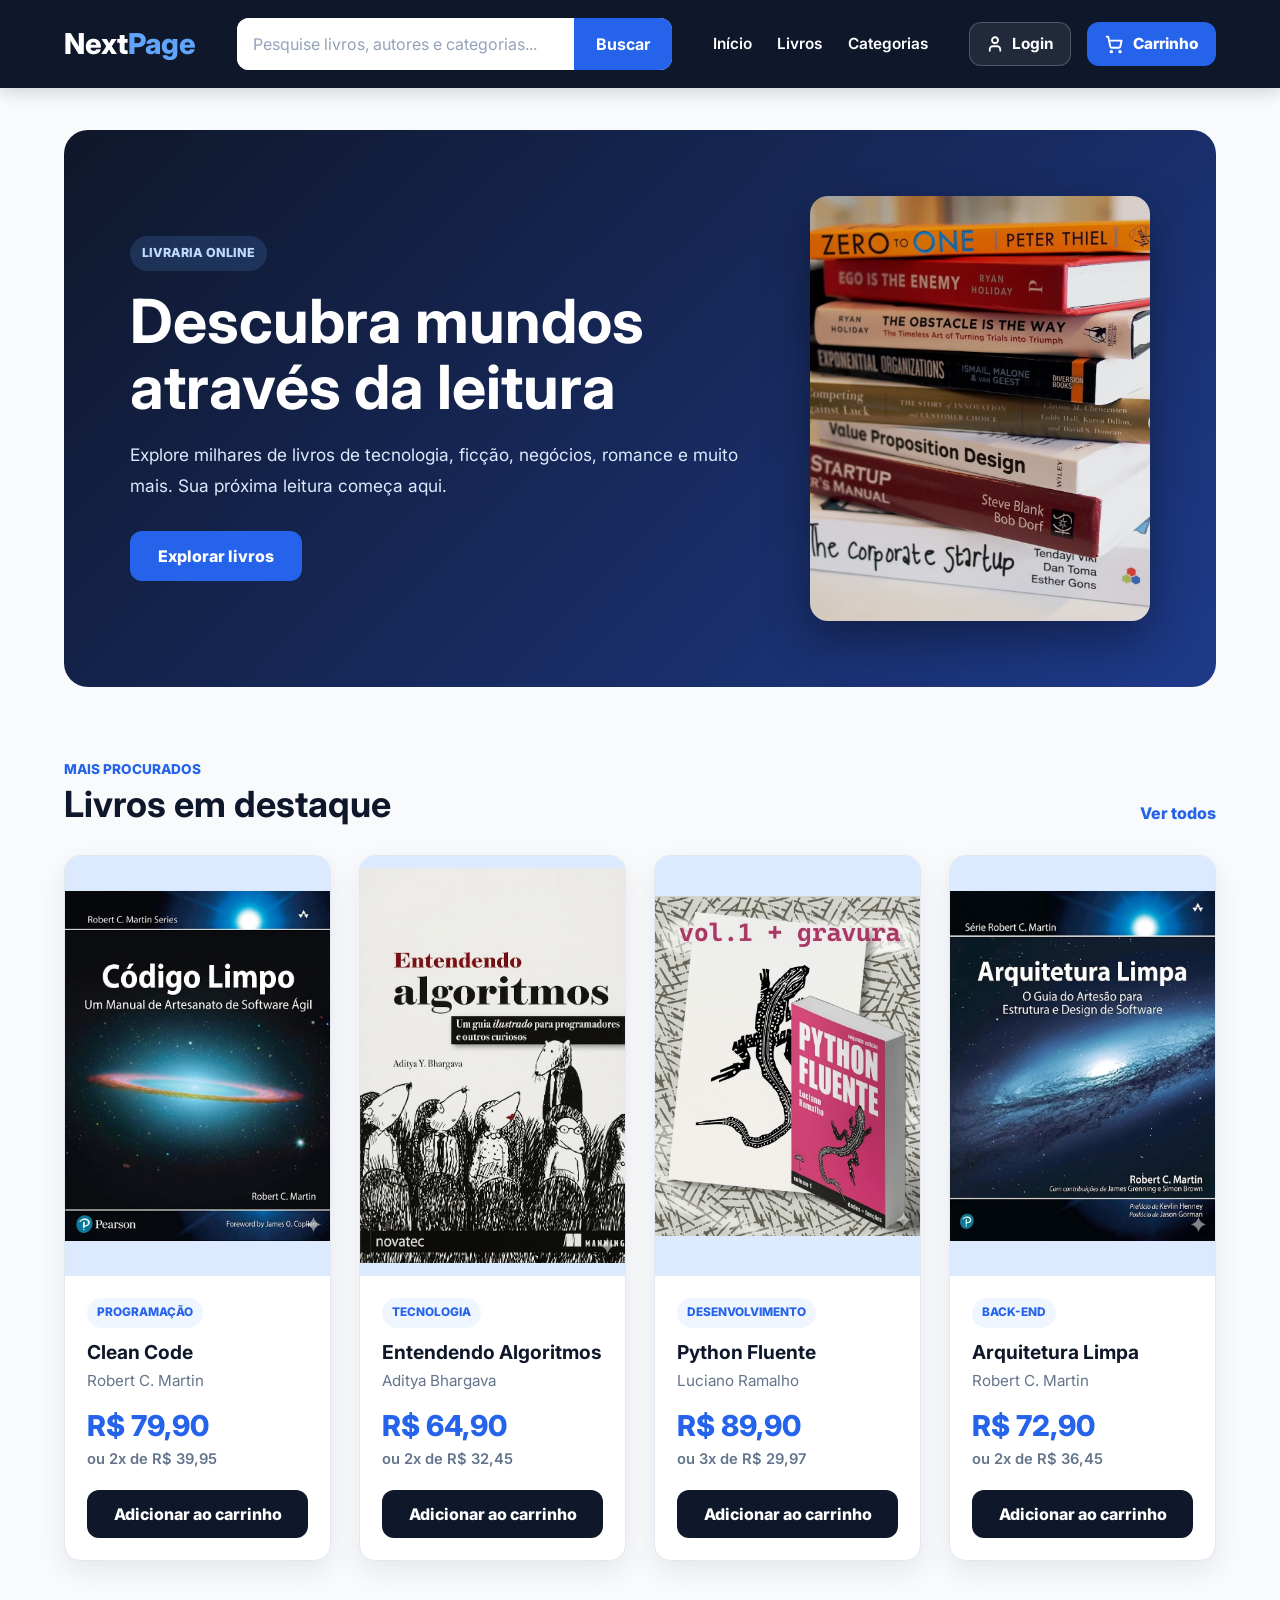
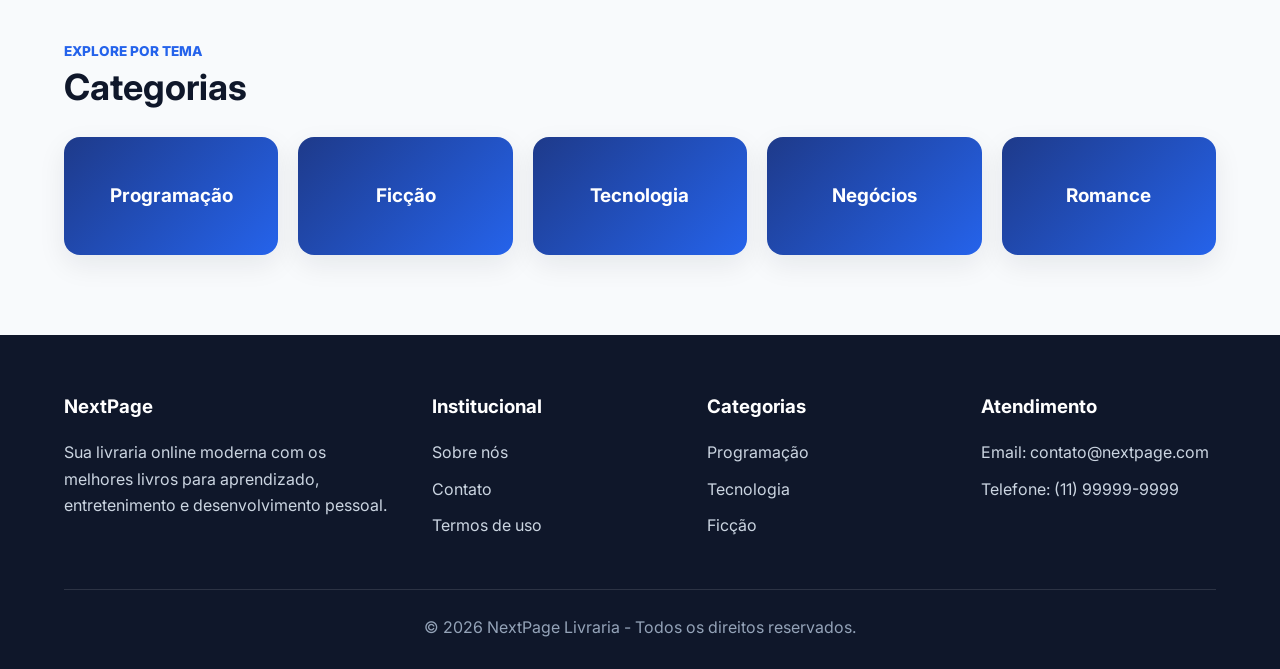
==== commit 30d49fdb: "Melhora carrinho, formularios e filtros de livros" ====
--- a/LivrariaPIM/wwwroot/pages/index.html
+++ b/LivrariaPIM/wwwroot/pages/index.html
@@ -13,7 +13,7 @@
 <body>
   <header>
     <div class="container barra-navegacao">
-      <a class="logo-livraria" href="#">
+      <a class="logo-livraria" href="index.html">
         Next<span>Page</span>
       </a>
 
@@ -28,7 +28,7 @@
         <a href="categorias.html">Categorias</a>
       </nav>
 
-      <div class="acoes-header">
+      <div class="acoes-navbar">
         <a href="login.html" class="link-login">Login</a>
         <a href="carrinho.html" class="botao-carrinho">Carrinho</a>
       </div>
@@ -47,7 +47,7 @@
           Sua próxima leitura começa aqui.
         </p>
 
-        <a class="botao-banner" href="#livros">Explorar livros</a>
+        <a class="botao-banner" href="livros.html">Explorar livros</a>
       </div>
 
       <div class="imagem-banner">
@@ -62,7 +62,7 @@
           <h2>Livros em destaque</h2>
         </div>
 
-        <a href="#">Ver todos</a>
+        <a href="livros.html">Ver todos</a>
       </div>
 
       <div class="grade-livros">
@@ -145,23 +145,23 @@
       </div>
 
       <div class="lista-categorias">
-        <a class="card-categoria" href="#">
+        <a class="card-categoria" href="categorias.html">
           <h3>Programação</h3>
         </a>
 
-        <a class="card-categoria" href="#">
+        <a class="card-categoria" href="categorias.html">
           <h3>Ficção</h3>
         </a>
 
-        <a class="card-categoria" href="#">
+        <a class="card-categoria" href="categorias.html">
           <h3>Tecnologia</h3>
         </a>
 
-        <a class="card-categoria" href="#">
+        <a class="card-categoria" href="categorias.html">
           <h3>Negócios</h3>
         </a>
 
-        <a class="card-categoria" href="#">
+        <a class="card-categoria" href="categorias.html">
           <h3>Romance</h3>
         </a>
       </div>
@@ -184,14 +184,14 @@
           <h3>Institucional</h3>
           <a href="sobre.html">Sobre nós</a>
           <a href="contato.html">Contato</a>
-          <a href="#">Termos de uso</a>
+          <a href="termos.html">Termos de uso</a>
         </div>
 
         <div class="coluna-rodape">
           <h3>Categorias</h3>
-          <a href="#">Programação</a>
-          <a href="#">Tecnologia</a>
-          <a href="#">Ficção</a>
+          <a href="categorias.html">Programação</a>
+          <a href="categorias.html">Tecnologia</a>
+          <a href="categorias.html">Ficção</a>
         </div>
 
         <div class="coluna-rodape">
@@ -208,4 +208,4 @@
   </footer>
   <script src="js/javascript.js"></script>
 </body>
-</html>+</html>
--- a/LivrariaPIM/wwwroot/pages/css/style.css
+++ b/LivrariaPIM/wwwroot/pages/css/style.css
@@ -350,6 +350,7 @@
 }
 
 .card-livro {
+  position: relative;
   display: flex;
   min-height: 100%;
   flex-direction: column;
@@ -358,12 +359,162 @@
   border-radius: var(--raio);
   background-color: var(--branco);
   box-shadow: var(--sombra);
-  transition: transform 0.3s ease, box-shadow 0.3s ease;
+  cursor: pointer;
+  transition: transform 0.3s ease, border-color 0.3s ease, box-shadow 0.3s ease;
 }
 
 .card-livro:hover {
-  transform: translateY(-6px);
+  transform: translateY(-8px);
+  border-color: rgba(37, 99, 235, 0.38);
   box-shadow: var(--sombra-hover);
+}
+
+.card-livro::after {
+  content: "";
+  position: absolute;
+  inset: 0;
+  pointer-events: none;
+  background: linear-gradient(180deg, rgba(15, 23, 42, 0) 45%, rgba(15, 23, 42, 0.16) 100%);
+  opacity: 0;
+  transition: opacity 0.25s ease;
+}
+
+.card-livro:hover::after {
+  opacity: 1;
+}
+
+.link-detalhes-livro {
+  position: absolute;
+  right: 16px;
+  top: 16px;
+  z-index: 2;
+  display: inline-flex;
+  align-items: center;
+  justify-content: center;
+  min-height: 38px;
+  padding: 0 14px;
+  border-radius: 10px;
+  background-color: var(--branco);
+  color: var(--azul-escuro);
+  font-size: 0.86rem;
+  font-weight: 800;
+  box-shadow: 0 10px 24px rgba(15, 23, 42, 0.18);
+  opacity: 0;
+  transform: translateY(8px);
+  transition: opacity 0.25s ease, transform 0.25s ease, color 0.25s ease;
+}
+
+.card-livro:hover .link-detalhes-livro,
+.card-livro:focus-within .link-detalhes-livro {
+  opacity: 1;
+  transform: translateY(0);
+}
+
+.link-detalhes-livro:hover {
+  color: var(--azul);
+}
+
+.modal-detalhes-livro {
+  position: fixed;
+  inset: 0;
+  z-index: 3000;
+  display: flex;
+  align-items: center;
+  justify-content: center;
+  padding: 24px;
+  background-color: rgba(15, 23, 42, 0.62);
+}
+
+.conteudo-modal-livro {
+  position: relative;
+  display: grid;
+  grid-template-columns: minmax(140px, 220px) minmax(0, 1fr);
+  gap: 24px;
+  width: min(760px, 100%);
+  padding: 28px;
+  border-radius: 14px;
+  background-color: var(--branco);
+  box-shadow: 0 24px 64px rgba(15, 23, 42, 0.3);
+}
+
+.conteudo-modal-livro img {
+  width: 100%;
+  aspect-ratio: 3 / 4;
+  border-radius: 10px;
+  object-fit: contain;
+  background-color: #dbeafe;
+}
+
+.conteudo-modal-livro h2 {
+  margin-top: 12px;
+  color: var(--azul-escuro);
+  font-size: 1.6rem;
+  line-height: 1.2;
+}
+
+.conteudo-modal-livro p {
+  margin-top: 6px;
+  color: var(--texto-suave);
+}
+
+.conteudo-modal-livro strong {
+  display: block;
+  margin-top: 18px;
+  color: var(--azul);
+  font-size: 1.8rem;
+  line-height: 1;
+}
+
+.conteudo-modal-livro small {
+  display: block;
+  margin-top: 8px;
+  color: var(--texto-suave);
+  font-weight: 700;
+}
+
+.descricao-modal-livro {
+  line-height: 1.7;
+}
+
+.caracteristicas-modal-livro {
+  display: grid;
+  gap: 8px;
+  margin-top: 16px;
+  padding-left: 18px;
+  color: var(--texto-suave);
+  font-size: 0.95rem;
+  font-weight: 600;
+}
+
+.caracteristicas-modal-livro + .descricao-modal-livro {
+  display: none;
+}
+
+.conteudo-modal-livro a {
+  display: inline-flex;
+  align-items: center;
+  justify-content: center;
+  min-height: 44px;
+  margin-top: 18px;
+  padding: 0 18px;
+  border-radius: 10px;
+  background-color: var(--azul);
+  color: var(--branco);
+  font-weight: 800;
+}
+
+.fechar-modal-livro {
+  position: absolute;
+  top: 14px;
+  right: 14px;
+  width: 36px;
+  height: 36px;
+  border: 0;
+  border-radius: 10px;
+  background-color: #eff6ff;
+  color: var(--azul-escuro);
+  font-size: 1.4rem;
+  font-weight: 800;
 }
 
 .card-livro img {
@@ -631,6 +782,16 @@
     height: 340px;
   }
 
+  .conteudo-modal-livro {
+    grid-template-columns: 1fr;
+    max-height: calc(100vh - 48px);
+    overflow: auto;
+  }
+
+  .conteudo-modal-livro img {
+    max-height: 280px;
+  }
+
   .conteudo-rodape {
     grid-template-columns: 1fr;
   }
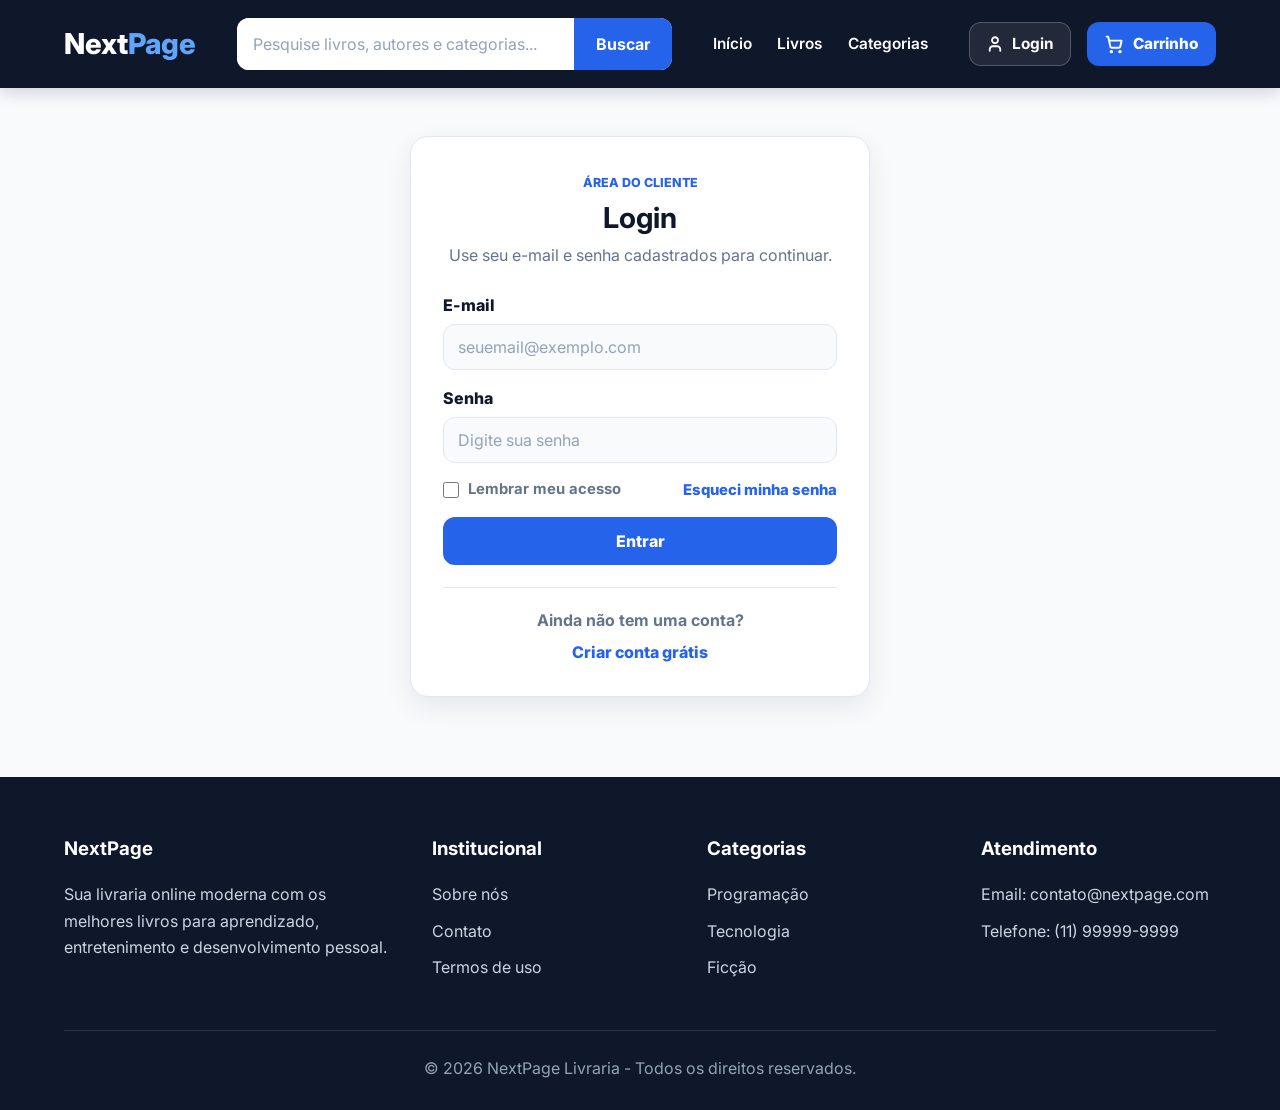
==== commit 17a19e87: "criação do painel do usuario" ====
--- a/LivrariaPIM/wwwroot/pages/index.html
+++ b/LivrariaPIM/wwwroot/pages/index.html
@@ -17,10 +17,10 @@
         Next<span>Page</span>
       </a>
 
-      <form class="caixa-pesquisa">
-        <input type="search" placeholder="Pesquise livros, autores e categorias..." aria-label="Pesquisar livros">
-        <button type="submit">Buscar</button>
-      </form>
+      <div class="caixa-pesquisa">
+        <input type="search" id="campo-pesquisa" placeholder="Pesquise livros, autores e categorias..." aria-label="Pesquisar livros" autocomplete="off">
+        <button type="button" id="btn-pesquisa">Buscar</button>
+      </div>
 
       <nav class="menu-navegacao">
         <a href="index.html">Início</a>
@@ -206,6 +206,15 @@
       </div>
     </div>
   </footer>
-  <script src="js/javascript.js"></script>
+  <script src="js/utils.js"></script>
+  <script src="js/catalogo.js"></script>
+  <script src="js/carrinho.js"></script>
+  <script src="js/checkout.js"></script>
+  <script src="js/livros.js"></script>
+  <script src="js/detalhes.js"></script>
+  <script src="js/pesquisa.js"></script>
+  <script src="js/auth.js"></script>
+  <script src="js/conta.js"></script>
+  <script src="js/main.js"></script>
 </body>
 </html>
--- a/LivrariaPIM/wwwroot/pages/css/style.css
+++ b/LivrariaPIM/wwwroot/pages/css/style.css
@@ -344,7 +344,7 @@
 
 .grade-livros {
   display: grid;
-  grid-template-columns: repeat(auto-fit, minmax(240px, 1fr));
+  grid-template-columns: repeat(auto-fill, minmax(240px, 1fr));
   gap: 28px;
   margin-bottom: 80px;
 }
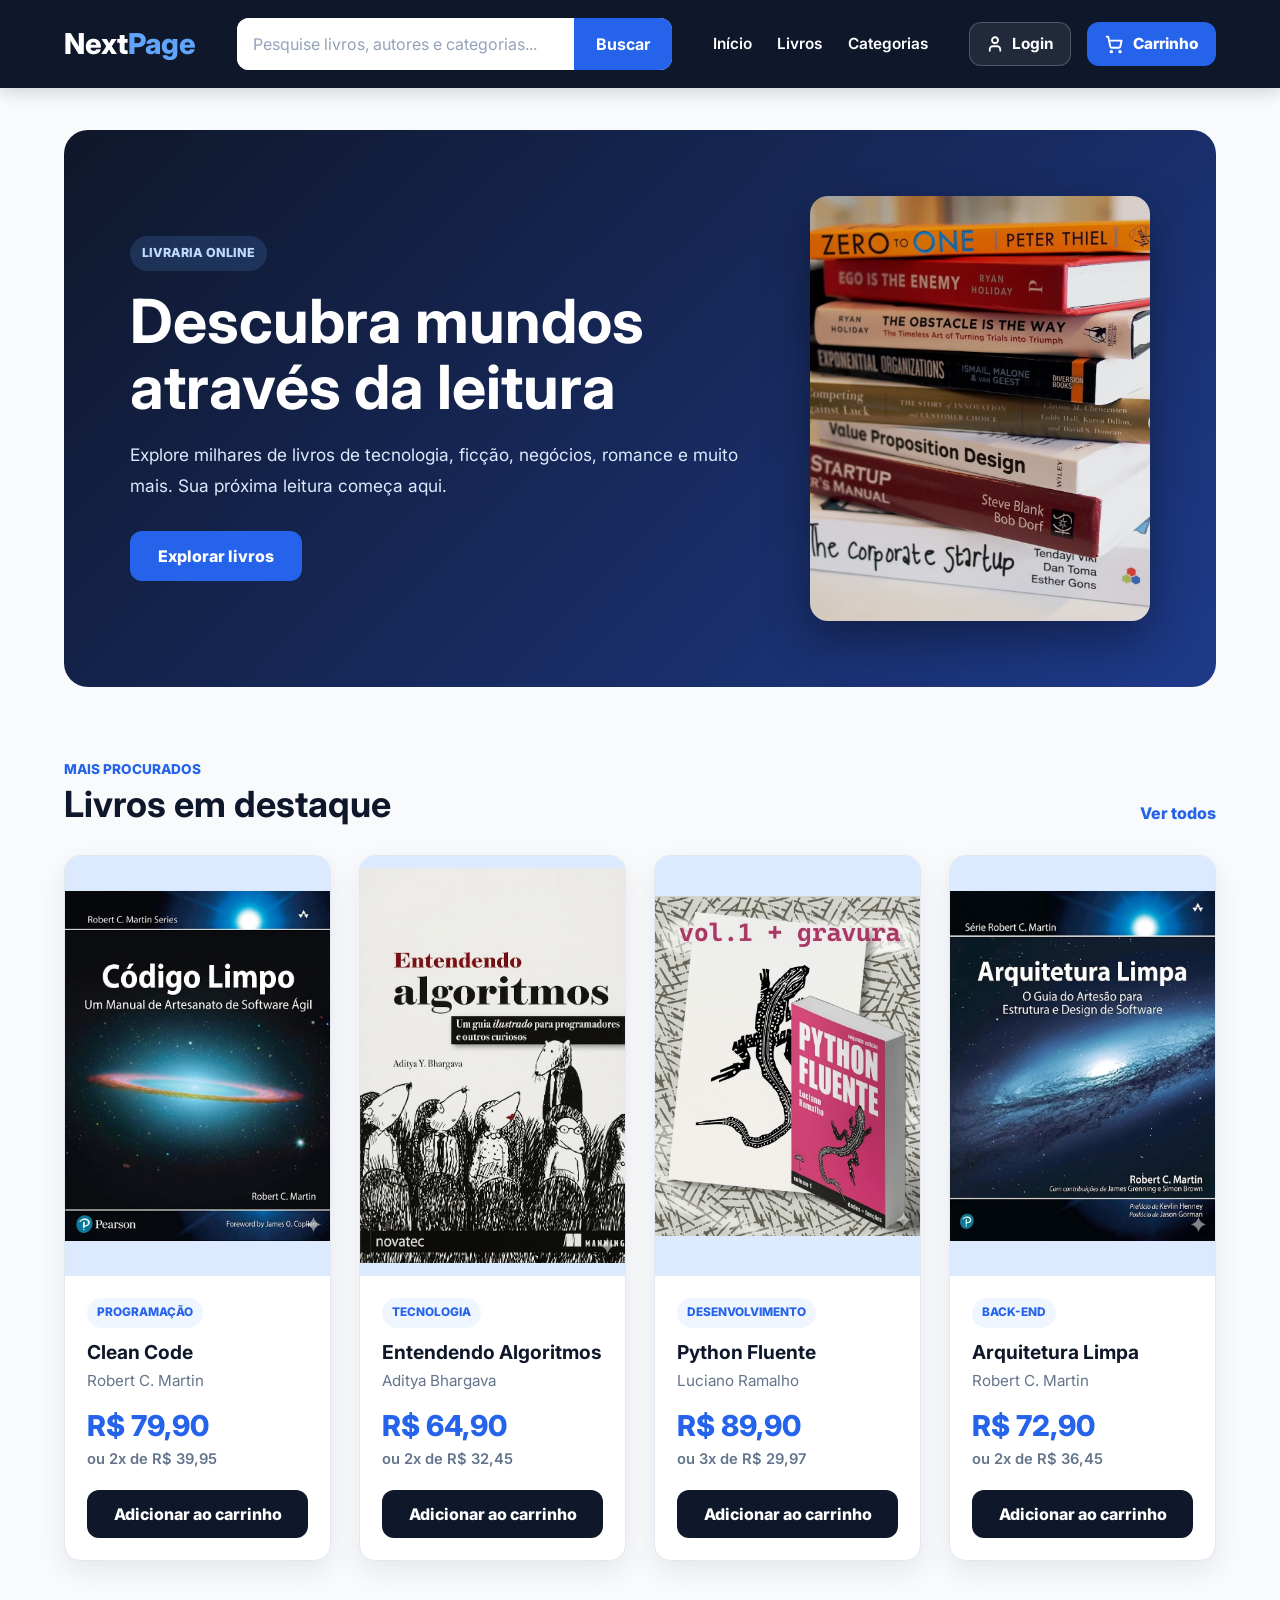
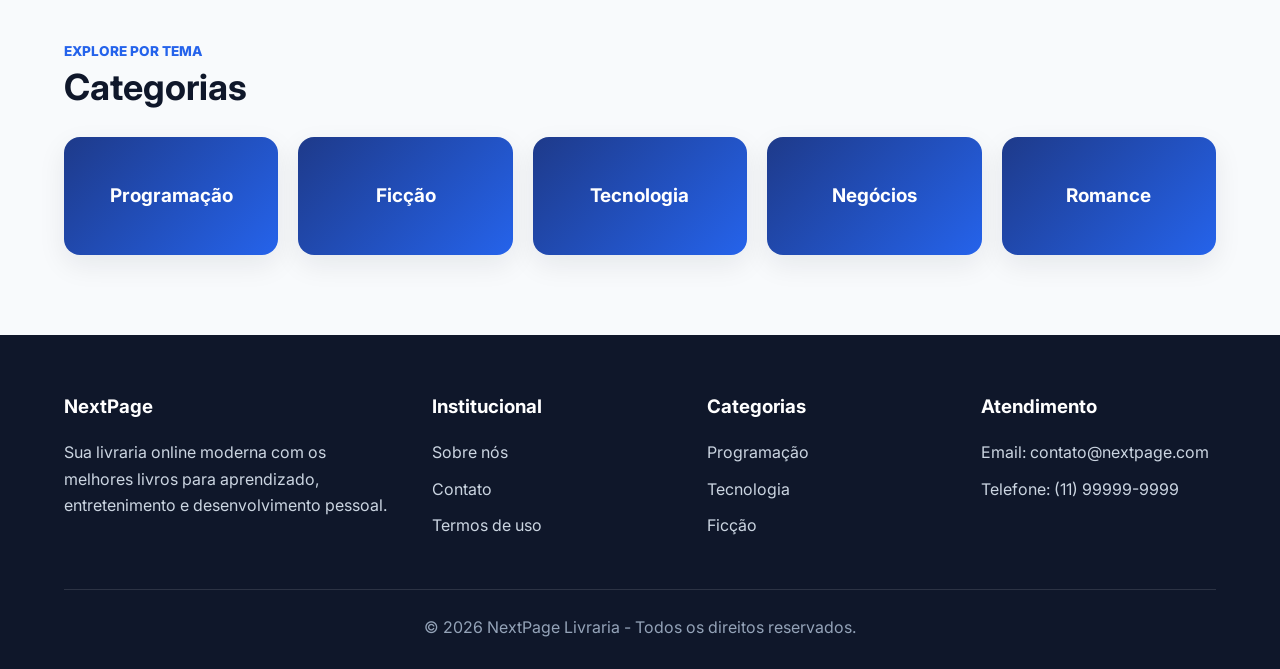
==== commit 14539aeb: "att" ====
--- a/LivrariaPIM/wwwroot/pages/index.html
+++ b/LivrariaPIM/wwwroot/pages/index.html
@@ -22,7 +22,11 @@
         <button type="button" id="btn-pesquisa">Buscar</button>
       </div>
 
-      <nav class="menu-navegacao">
+      <button class="btn-hamburguer" id="btn-hamburguer" aria-label="Abrir menu" aria-expanded="false">
+        <span></span><span></span><span></span>
+      </button>
+
+      <nav class="menu-navegacao" id="menu-navegacao">
         <a href="index.html">Início</a>
         <a href="livros.html">Livros</a>
         <a href="categorias.html">Categorias</a>
@@ -214,7 +218,6 @@
   <script src="js/detalhes.js"></script>
   <script src="js/pesquisa.js"></script>
   <script src="js/auth.js"></script>
-  <script src="js/conta.js"></script>
   <script src="js/main.js"></script>
 </body>
 </html>
--- a/LivrariaPIM/wwwroot/pages/css/style.css
+++ b/LivrariaPIM/wwwroot/pages/css/style.css
@@ -690,6 +690,12 @@
   transform: translateY(0);
 }
 
+/* Toast verde — usado pra confirmações de sucesso (ex: email enviado, status salvo) */
+.mensagem-carrinho.sucesso {
+  background-color: #16a34a;
+  color: #ffffff;
+}
+
 .desabilitado {
   pointer-events: none;
   opacity: 0.55;
@@ -699,10 +705,48 @@
   display: none;
 }
 
+/* ── Hamburguer ───────────────────────────────────────────────────── */
+
+.btn-hamburguer {
+  display: none;
+  flex-direction: column;
+  justify-content: center;
+  gap: 5px;
+  width: 40px;
+  height: 40px;
+  padding: 6px;
+  border: 0;
+  border-radius: 8px;
+  background: rgba(255,255,255,0.08);
+  cursor: pointer;
+  flex-shrink: 0;
+  margin-left: auto;
+  transition: background 0.2s;
+}
+
+.btn-hamburguer:hover { background: rgba(255,255,255,0.15); }
+
+.btn-hamburguer span {
+  display: block;
+  width: 100%;
+  height: 2px;
+  background: #fff;
+  border-radius: 2px;
+  transition: transform 0.3s ease, opacity 0.3s ease;
+  transform-origin: center;
+}
+
+/* Animação X quando aberto */
+.btn-hamburguer.aberto span:nth-child(1) { transform: translateY(7px) rotate(45deg); }
+.btn-hamburguer.aberto span:nth-child(2) { opacity: 0; transform: scaleX(0); }
+.btn-hamburguer.aberto span:nth-child(3) { transform: translateY(-7px) rotate(-45deg); }
+
+/* ── Responsivo — tablet ──────────────────────────────────────────── */
+
 @media (max-width: 1100px) {
   .barra-navegacao {
     flex-wrap: wrap;
-    gap: 18px 28px;
+    gap: 14px 20px;
     padding-right: 4%;
     padding-left: 4%;
   }
@@ -713,13 +757,8 @@
     max-width: none;
   }
 
-  .menu-navegacao {
-    margin-left: auto;
-  }
-
-  .acoes-navbar {
-    margin-left: 0;
-  }
+  .menu-navegacao { margin-left: auto; }
+  .acoes-navbar   { margin-left: 0; }
 
   .banner-principal {
     flex-direction: column;
@@ -727,9 +766,7 @@
     padding: 52px 32px;
   }
 
-  .texto-banner {
-    max-width: 760px;
-  }
+  .texto-banner { max-width: 760px; }
 
   .imagem-banner {
     flex-basis: auto;
@@ -741,103 +778,179 @@
   }
 }
 
+/* ── Responsivo — mobile ─────────────────────────────────────────── */
+
 @media (max-width: 768px) {
+
+  /* Header: logo + hamburguer na mesma linha, resto colapsado */
   .barra-navegacao {
+    display: grid;
+    grid-template-columns: 1fr auto;
+    grid-template-rows: auto;
+    align-items: center;
+    gap: 0;
+    padding: 14px 20px;
+  }
+
+  .logo-livraria {
+    grid-column: 1;
+    grid-row: 1;
+    font-size: 1.5rem;
+  }
+
+  .btn-hamburguer {
+    display: flex;
+    grid-column: 2;
+    grid-row: 1;
+    margin-left: 0;
+  }
+
+  /* Pesquisa aparece abaixo da linha logo+hamburguer */
+  .caixa-pesquisa {
+    grid-column: 1 / -1;
+    grid-row: 2;
+    order: unset;
+    flex-basis: auto;
+    width: 100%;
+    max-width: none;
+    margin-top: 12px;
+  }
+
+  /* Nav e ações: ocultas por padrão, surgem com .menu-aberto */
+  .menu-navegacao,
+  .acoes-navbar {
+    grid-column: 1 / -1;
+    display: none;
+    width: 100%;
+    margin: 0;
+  }
+
+  .menu-navegacao.menu-aberto,
+  .acoes-navbar.menu-aberto {
+    display: flex;
+  }
+
+  .menu-navegacao {
+    grid-row: 3;
     flex-direction: column;
     align-items: stretch;
-    padding-right: 20px;
-    padding-left: 20px;
-  }
-
-  .logo-livraria {
-    text-align: center;
-  }
-
-  .menu-navegacao {
+    gap: 0;
+    margin-top: 10px;
+    background: rgba(255,255,255,0.05);
+    border-radius: 12px;
+    overflow: hidden;
+    padding: 4px;
+  }
+
+  .menu-navegacao a {
+    padding: 13px 16px;
+    border-radius: 8px;
+    font-size: 0.95rem;
+    transition: background 0.2s;
+  }
+
+  .menu-navegacao a:hover,
+  .menu-navegacao .pagina-ativa {
+    background: rgba(255,255,255,0.08);
+    color: var(--azul-claro);
+  }
+
+  .acoes-navbar {
+    grid-row: 4;
+    justify-content: stretch;
+    gap: 10px;
+    margin-top: 10px;
+    padding-bottom: 4px;
+  }
+
+  .link-login,
+  .botao-carrinho {
+    flex: 1;
     justify-content: center;
-    flex-wrap: wrap;
-    margin-left: 0;
-  }
-
-  .acoes-navbar {
-    justify-content: center;
-    flex-wrap: wrap;
-  }
-
+  }
+
+  /* Banner */
   .banner-principal {
-    margin-top: 28px;
-    padding: 42px 24px;
-  }
-
-  .texto-banner h1 {
-    font-size: 2.15rem;
-  }
-
+    margin-top: 20px;
+    padding: 36px 22px;
+    border-radius: 20px;
+  }
+
+  .texto-banner h1 { font-size: 2rem; }
+  .texto-banner p  { font-size: 0.95rem; }
+
+  /* Seções */
   .titulo-secao {
     align-items: flex-start;
     flex-direction: column;
-  }
-
-  .card-livro img {
-    height: 340px;
-  }
-
-  .conteudo-modal-livro {
-    grid-template-columns: 1fr;
-    max-height: calc(100vh - 48px);
-    overflow: auto;
-  }
-
-  .conteudo-modal-livro img {
-    max-height: 280px;
-  }
+    gap: 10px;
+  }
+
+  /* Cards */
+  .card-livro img { height: 300px; }
+
+  .grade-livros {
+    grid-template-columns: repeat(auto-fill, minmax(160px, 1fr));
+    gap: 16px;
+  }
+
+  /* Footer */
+  .conteudo-rodape {
+    grid-template-columns: 1fr 1fr;
+    gap: 28px 20px;
+  }
+
+  .rodape-final { font-size: 0.8rem; }
+}
+
+/* ── Responsivo — mobile pequeno ─────────────────────────────────── */
+
+@media (max-width: 480px) {
+  .container { width: calc(100% - 24px); }
+
+  .barra-navegacao { padding: 12px 16px; }
+
+  .logo-livraria { font-size: 1.35rem; }
+
+  .caixa-pesquisa {
+    border-radius: 10px;
+  }
+
+  .caixa-pesquisa input {
+    padding: 12px 14px;
+    font-size: 0.9rem;
+  }
+
+  .caixa-pesquisa button {
+    padding: 0 16px;
+    font-size: 0.85rem;
+  }
+
+  .banner-principal {
+    padding: 28px 18px;
+    border-radius: 16px;
+    gap: 24px;
+  }
+
+  .texto-banner h1    { font-size: 1.7rem; }
+  .etiqueta-banner    { font-size: 0.78rem; }
+  .botao-banner       { width: 100%; text-align: center; }
+
+  .imagem-banner img  { aspect-ratio: 1 / 0.9; }
+
+  .grade-livros {
+    grid-template-columns: repeat(2, 1fr);
+    gap: 12px;
+  }
+
+  .card-livro img { height: 220px; }
+
+  .preco-livro { font-size: 1.5rem; }
 
   .conteudo-rodape {
     grid-template-columns: 1fr;
-  }
-}
-
-@media (max-width: 480px) {
-  .container {
-    width: calc(100% - 28px);
-  }
-
-  .caixa-pesquisa {
-    flex-direction: column;
-  }
-
-  .caixa-pesquisa button {
-    min-height: 44px;
-  }
-
-  .menu-navegacao {
-    gap: 14px;
-    font-size: 0.92rem;
-  }
-
-  .acoes-navbar {
-    gap: 10px;
-  }
-
-  .botao-carrinho {
-    min-height: 42px;
-    padding: 0 14px;
-  }
-
-  .link-login {
-    min-height: 42px;
-    padding: 0 14px;
-  }
-
-  .banner-principal {
-    border-radius: 18px;
-  }
-
-  .imagem-banner img {
-    aspect-ratio: 1 / 1.15;
-  }
-
-  .preco-livro {
-    font-size: 1.8rem;
-  }
-}
+    gap: 24px;
+  }
+
+  .coluna-rodape h3 { font-size: 1rem; }
+}
